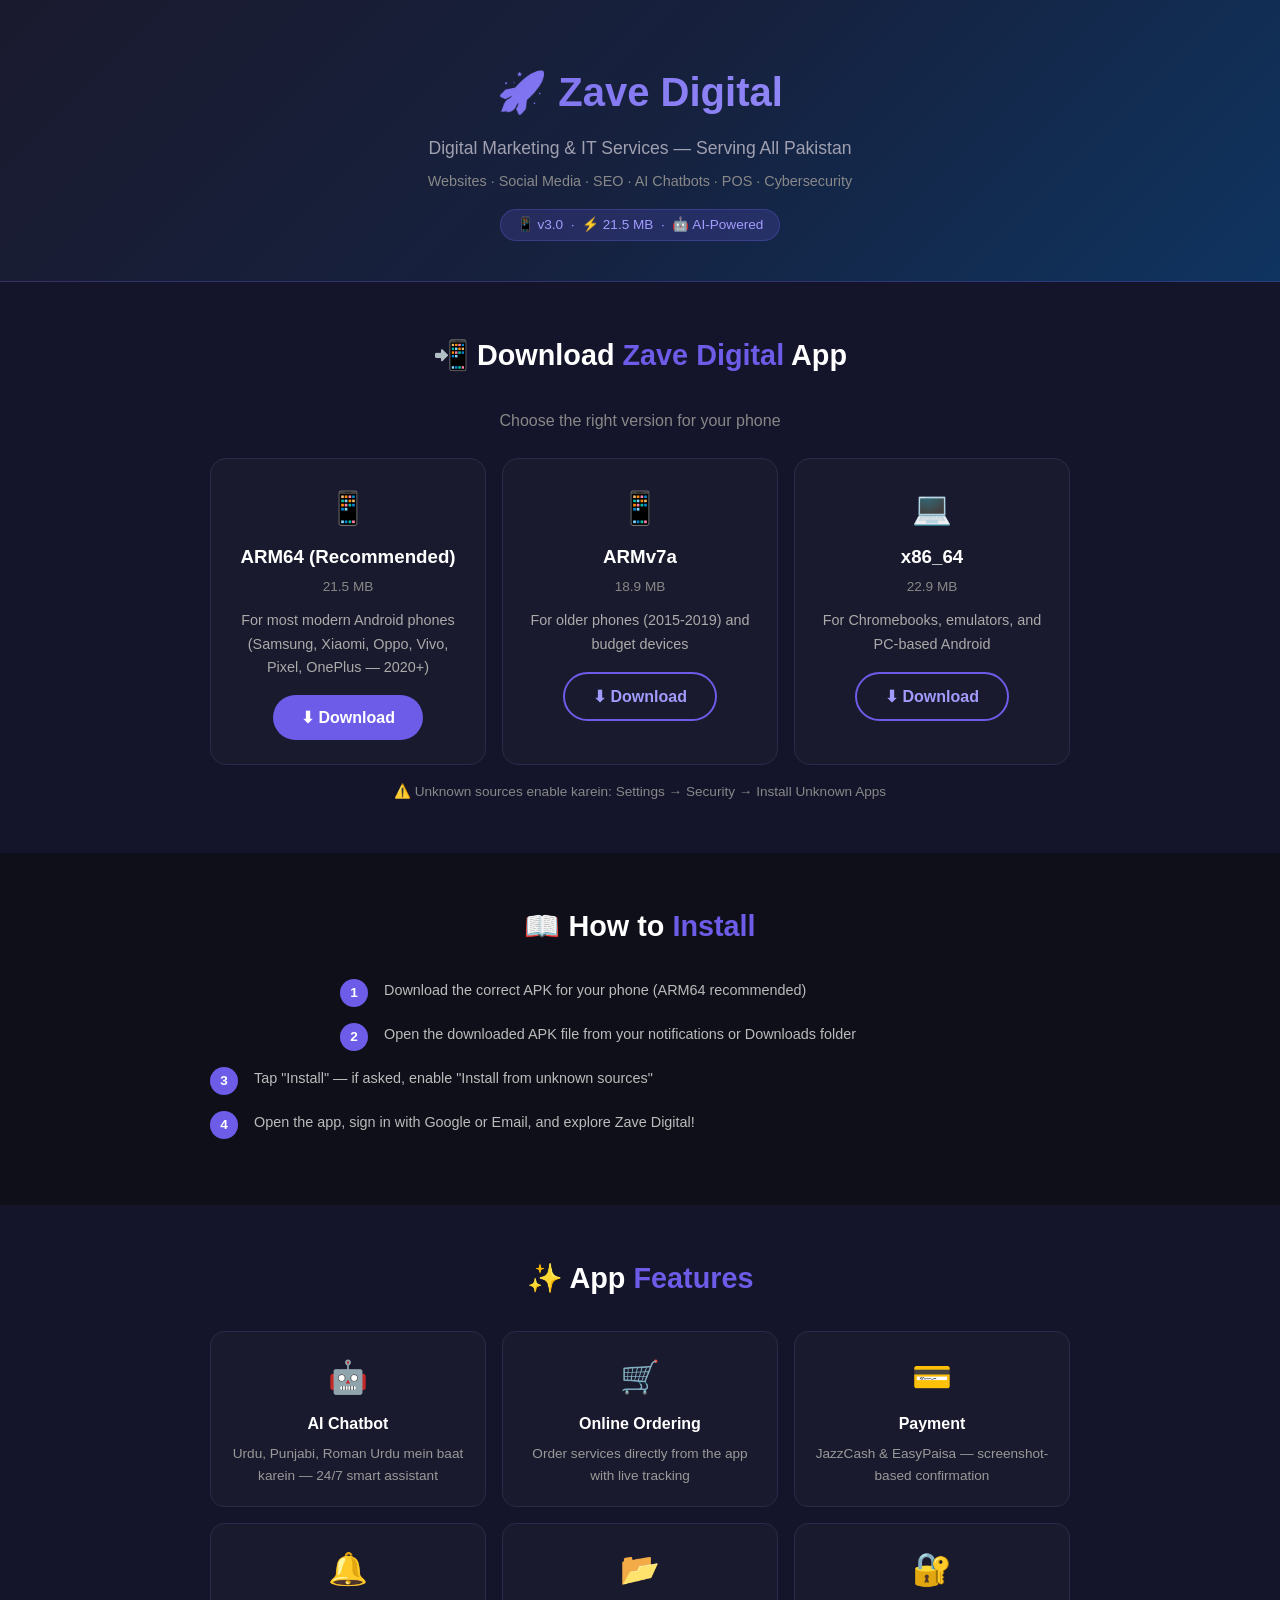
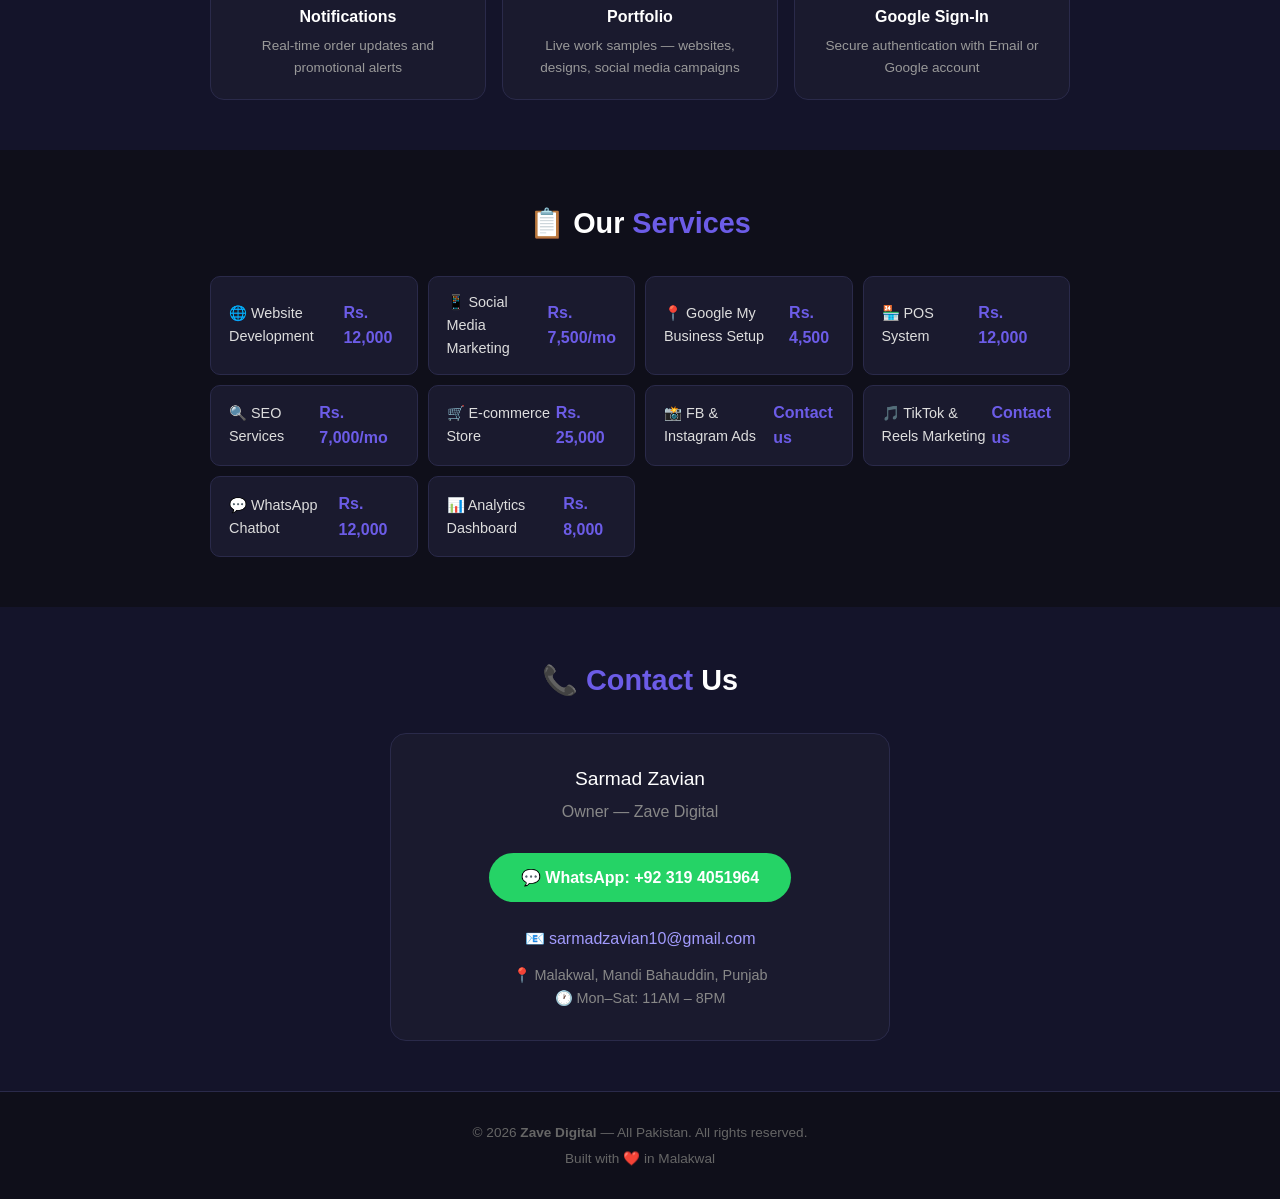
==== app/index.html @ 5fe98d7f "Fix: move landing page to /app/ subdirectory Co-Authored-By: Claude <noreply@anthropic.com>" ====
<!DOCTYPE html>
<html lang="en">
<head>
    <meta charset="UTF-8">
    <meta name="viewport" content="width=device-width, initial-scale=1.0">
    <title>Zave Digital — Your Digital Growth Partner</title>
    <meta name="description" content="Zave Digital — Digital Marketing, Web Development, AI Chatbots & IT Services across Pakistan.">
    <link rel="icon" type="image/svg+xml" href="data:image/svg+xml,<svg xmlns='http://www.w3.org/2000/svg' viewBox='0 0 100 100'><text y='.9em' font-size='90'>🚀</text></svg>">
    <style>
        * { margin: 0; padding: 0; box-sizing: border-box; }
        body {
            font-family: -apple-system, BlinkMacSystemFont, 'Segoe UI', Roboto, Oxygen, sans-serif;
            background: #0f0f1a;
            color: #e0e0e0;
            line-height: 1.6;
        }
        .container { max-width: 900px; margin: 0 auto; padding: 0 20px; }

        /* Hero */
        .hero {
            background: linear-gradient(135deg, #1a1a2e 0%, #16213e 50%, #0f3460 100%);
            padding: 60px 0 40px;
            text-align: center;
            border-bottom: 1px solid rgba(108, 92, 231, 0.3);
        }
        .hero h1 {
            font-size: 2.5em;
            background: linear-gradient(135deg, #6C5CE7, #a29bfe);
            -webkit-background-clip: text;
            -webkit-text-fill-color: transparent;
            background-clip: text;
            margin-bottom: 10px;
        }
        .hero p { font-size: 1.1em; color: #a0a0b0; margin-bottom: 8px; }
        .hero .badge {
            display: inline-block;
            background: rgba(108, 92, 231, 0.2);
            color: #a29bfe;
            padding: 4px 16px;
            border-radius: 20px;
            font-size: 0.85em;
            border: 1px solid rgba(108, 92, 231, 0.3);
            margin-top: 8px;
        }

        /* Sections */
        section { padding: 50px 0; }
        section:nth-child(even) { background: #14142a; }
        h2 {
            text-align: center;
            font-size: 1.8em;
            color: #fff;
            margin-bottom: 30px;
        }
        h2 span { color: #6C5CE7; }

        /* Download Cards */
        .download-grid {
            display: grid;
            grid-template-columns: repeat(auto-fit, minmax(250px, 1fr));
            gap: 16px;
            margin: 0 auto;
        }
        .download-card {
            background: #1a1a2e;
            border: 1px solid #2a2a4a;
            border-radius: 16px;
            padding: 24px;
            text-align: center;
            transition: transform 0.2s, border-color 0.2s;
        }
        .download-card:hover {
            transform: translateY(-4px);
            border-color: #6C5CE7;
        }
        .download-card .icon { font-size: 2em; margin-bottom: 8px; }
        .download-card h3 { color: #fff; margin-bottom: 4px; }
        .download-card .size { color: #888; font-size: 0.85em; margin-bottom: 12px; }
        .download-card .desc { color: #aaa; font-size: 0.9em; margin-bottom: 16px; }
        .btn {
            display: inline-block;
            background: #6C5CE7;
            color: white;
            padding: 10px 28px;
            border-radius: 30px;
            text-decoration: none;
            font-weight: 600;
            transition: background 0.2s, transform 0.2s;
        }
        .btn:hover { background: #5a4bd1; transform: scale(1.05); }
        .btn-secondary {
            background: transparent;
            border: 2px solid #6C5CE7;
            color: #a29bfe;
        }
        .btn-secondary:hover { background: rgba(108, 92, 231, 0.1); }

        /* Features */
        .features-grid {
            display: grid;
            grid-template-columns: repeat(auto-fit, minmax(220px, 1fr));
            gap: 16px;
        }
        .feature-card {
            background: #1a1a2e;
            border: 1px solid #2a2a4a;
            border-radius: 14px;
            padding: 20px;
            text-align: center;
        }
        .feature-card .emoji { font-size: 2em; margin-bottom: 8px; }
        .feature-card h3 { color: #fff; font-size: 1em; margin-bottom: 6px; }
        .feature-card p { color: #999; font-size: 0.85em; }

        /* Services */
        .service-list {
            display: grid;
            grid-template-columns: repeat(auto-fit, minmax(200px, 1fr));
            gap: 10px;
        }
        .service-item {
            background: #1a1a2e;
            border: 1px solid #2a2a4a;
            border-radius: 10px;
            padding: 14px 18px;
            display: flex;
            justify-content: space-between;
            align-items: center;
        }
        .service-item .name { color: #ddd; font-size: 0.9em; }
        .service-item .price { color: #6C5CE7; font-weight: 700; }

        /* Contact */
        .contact-info {
            text-align: center;
            background: #1a1a2e;
            border: 1px solid #2a2a4a;
            border-radius: 16px;
            padding: 30px;
            max-width: 500px;
            margin: 0 auto;
        }
        .contact-info a {
            color: #a29bfe;
            text-decoration: none;
        }
        .contact-info a:hover { text-decoration: underline; }
        .contact-info .whatsapp-btn {
            display: inline-block;
            background: #25D366;
            color: white;
            padding: 12px 32px;
            border-radius: 30px;
            text-decoration: none;
            font-weight: 600;
            margin: 12px 0;
        }
        .contact-info .whatsapp-btn:hover { background: #20bd59; }

        /* How to install */
        .install-steps {
            max-width: 600px;
            margin: 0 auto;
        }
        .install-step {
            display: flex;
            gap: 16px;
            margin-bottom: 16px;
            align-items: flex-start;
        }
        .install-step .num {
            background: #6C5CE7;
            color: white;
            width: 28px;
            height: 28px;
            border-radius: 50%;
            display: flex;
            align-items: center;
            justify-content: center;
            font-weight: 700;
            font-size: 0.85em;
            flex-shrink: 0;
        }
        .install-step p { color: #bbb; font-size: 0.9em; }

        /* Footer */
        footer {
            text-align: center;
            padding: 30px 0;
            border-top: 1px solid #2a2a4a;
            color: #666;
            font-size: 0.85em;
        }

        /* Responsive */
        @media (max-width: 600px) {
            .hero h1 { font-size: 1.8em; }
            h2 { font-size: 1.4em; }
            .download-grid { grid-template-columns: 1fr; }
        }
    </style>
</head>
<body>

<!-- Hero -->
<div class="hero">
    <div class="container">
        <h1>🚀 Zave Digital</h1>
        <p>Digital Marketing & IT Services — Serving All Pakistan</p>
        <p style="color: #888; font-size: 0.9em;">Websites · Social Media · SEO · AI Chatbots · POS · Cybersecurity</p>
        <div class="badge">
            <span>📱</span> v3.0 &nbsp;·&nbsp; <span>⚡</span> 21.5 MB &nbsp;·&nbsp; <span>🤖</span> AI-Powered
        </div>
    </div>
</div>

<!-- Download -->
<section>
    <div class="container">
        <h2>📲 Download <span>Zave Digital</span> App</h2>
        <p style="text-align: center; color: #888; margin-bottom: 24px;">
            Choose the right version for your phone
        </p>
        <div class="download-grid">
            <div class="download-card">
                <div class="icon">📱</div>
                <h3>ARM64 (Recommended)</h3>
                <div class="size">21.5 MB</div>
                <div class="desc">For most modern Android phones (Samsung, Xiaomi, Oppo, Vivo, Pixel, OnePlus — 2020+)</div>
                <a href="downloads/ZaveDigital-v3.0-arm64.apk" class="btn" download>⬇ Download</a>
            </div>
            <div class="download-card">
                <div class="icon">📱</div>
                <h3>ARMv7a</h3>
                <div class="size">18.9 MB</div>
                <div class="desc">For older phones (2015-2019) and budget devices</div>
                <a href="downloads/ZaveDigital-v3.0-armeabi.apk" class="btn btn-secondary" download>⬇ Download</a>
            </div>
            <div class="download-card">
                <div class="icon">💻</div>
                <h3>x86_64</h3>
                <div class="size">22.9 MB</div>
                <div class="desc">For Chromebooks, emulators, and PC-based Android</div>
                <a href="downloads/ZaveDigital-v3.0-x86_64.apk" class="btn btn-secondary" download>⬇ Download</a>
            </div>
        </div>
        <p style="text-align: center; margin-top: 16px; color: #888; font-size: 0.85em;">
            ⚠️ Unknown sources enable karein: Settings → Security → Install Unknown Apps
        </p>
    </div>
</section>

<!-- How to Install -->
<section>
    <div class="container">
        <h2>📖 How to <span>Install</span></h2>
        <div class="install-steps">
            <div class="install-step">
                <div class="num">1</div>
                <p>Download the correct APK for your phone (ARM64 recommended)</p>
            </div>
            <div class="install-step">
                <div class="num">2</div>
                <p>Open the downloaded APK file from your notifications or Downloads folder</div>
            </div>
            <div class="install-step">
                <div class="num">3</div>
                <p>Tap "Install" — if asked, enable "Install from unknown sources"</p>
            </div>
            <div class="install-step">
                <div class="num">4</div>
                <p>Open the app, sign in with Google or Email, and explore Zave Digital!</p>
            </div>
        </div>
    </div>
</section>

<!-- Features -->
<section>
    <div class="container">
        <h2>✨ App <span>Features</span></h2>
        <div class="features-grid">
            <div class="feature-card">
                <div class="emoji">🤖</div>
                <h3>AI Chatbot</h3>
                <p>Urdu, Punjabi, Roman Urdu mein baat karein — 24/7 smart assistant</p>
            </div>
            <div class="feature-card">
                <div class="emoji">🛒</div>
                <h3>Online Ordering</h3>
                <p>Order services directly from the app with live tracking</p>
            </div>
            <div class="feature-card">
                <div class="emoji">💳</div>
                <h3>Payment</h3>
                <p>JazzCash & EasyPaisa — screenshot-based confirmation</p>
            </div>
            <div class="feature-card">
                <div class="emoji">🔔</div>
                <h3>Notifications</h3>
                <p>Real-time order updates and promotional alerts</p>
            </div>
            <div class="feature-card">
                <div class="emoji">📂</div>
                <h3>Portfolio</h3>
                <p>Live work samples — websites, designs, social media campaigns</p>
            </div>
            <div class="feature-card">
                <div class="emoji">🔐</div>
                <h3>Google Sign-In</h3>
                <p>Secure authentication with Email or Google account</p>
            </div>
        </div>
    </div>
</section>

<!-- Services -->
<section>
    <div class="container">
        <h2>📋 Our <span>Services</span></h2>
        <div class="service-list">
            <div class="service-item"><span class="name">🌐 Website Development</span><span class="price">Rs. 12,000</span></div>
            <div class="service-item"><span class="name">📱 Social Media Marketing</span><span class="price">Rs. 7,500/mo</span></div>
            <div class="service-item"><span class="name">📍 Google My Business Setup</span><span class="price">Rs. 4,500</span></div>
            <div class="service-item"><span class="name">🏪 POS System</span><span class="price">Rs. 12,000</span></div>
            <div class="service-item"><span class="name">🔍 SEO Services</span><span class="price">Rs. 7,000/mo</span></div>
            <div class="service-item"><span class="name">🛒 E-commerce Store</span><span class="price">Rs. 25,000</span></div>
            <div class="service-item"><span class="name">📸 FB & Instagram Ads</span><span class="price">Contact us</span></div>
            <div class="service-item"><span class="name">🎵 TikTok & Reels Marketing</span><span class="price">Contact us</span></div>
            <div class="service-item"><span class="name">💬 WhatsApp Chatbot</span><span class="price">Rs. 12,000</span></div>
            <div class="service-item"><span class="name">📊 Analytics Dashboard</span><span class="price">Rs. 8,000</span></div>
        </div>
    </div>
</section>

<!-- Contact -->
<section>
    <div class="container">
        <h2>📞 <span>Contact</span> Us</h2>
        <div class="contact-info">
            <p style="font-size: 1.2em; color: #fff; margin-bottom: 4px;">Sarmad Zavian</p>
            <p style="color: #888; margin-bottom: 16px;">Owner — Zave Digital</p>
            <a href="https://wa.me/923194051964" class="whatsapp-btn" target="_blank">
                💬 WhatsApp: +92 319 4051964
            </a>
            <p style="margin: 12px 0;">
                📧 <a href="mailto:sarmadzavian10@gmail.com">sarmadzavian10@gmail.com</a>
            </p>
            <p style="color: #888; font-size: 0.9em;">
                📍 Malakwal, Mandi Bahauddin, Punjab<br>
                🕐 Mon–Sat: 11AM – 8PM
            </p>
        </div>
    </div>
</section>

<footer>
    <div class="container">
        <p>© 2026 <strong>Zave Digital</strong> — All Pakistan. All rights reserved.</p>
        <p style="margin-top: 4px;">Built with ❤️ in Malakwal</p>
    </div>
</footer>

</body>
</html>
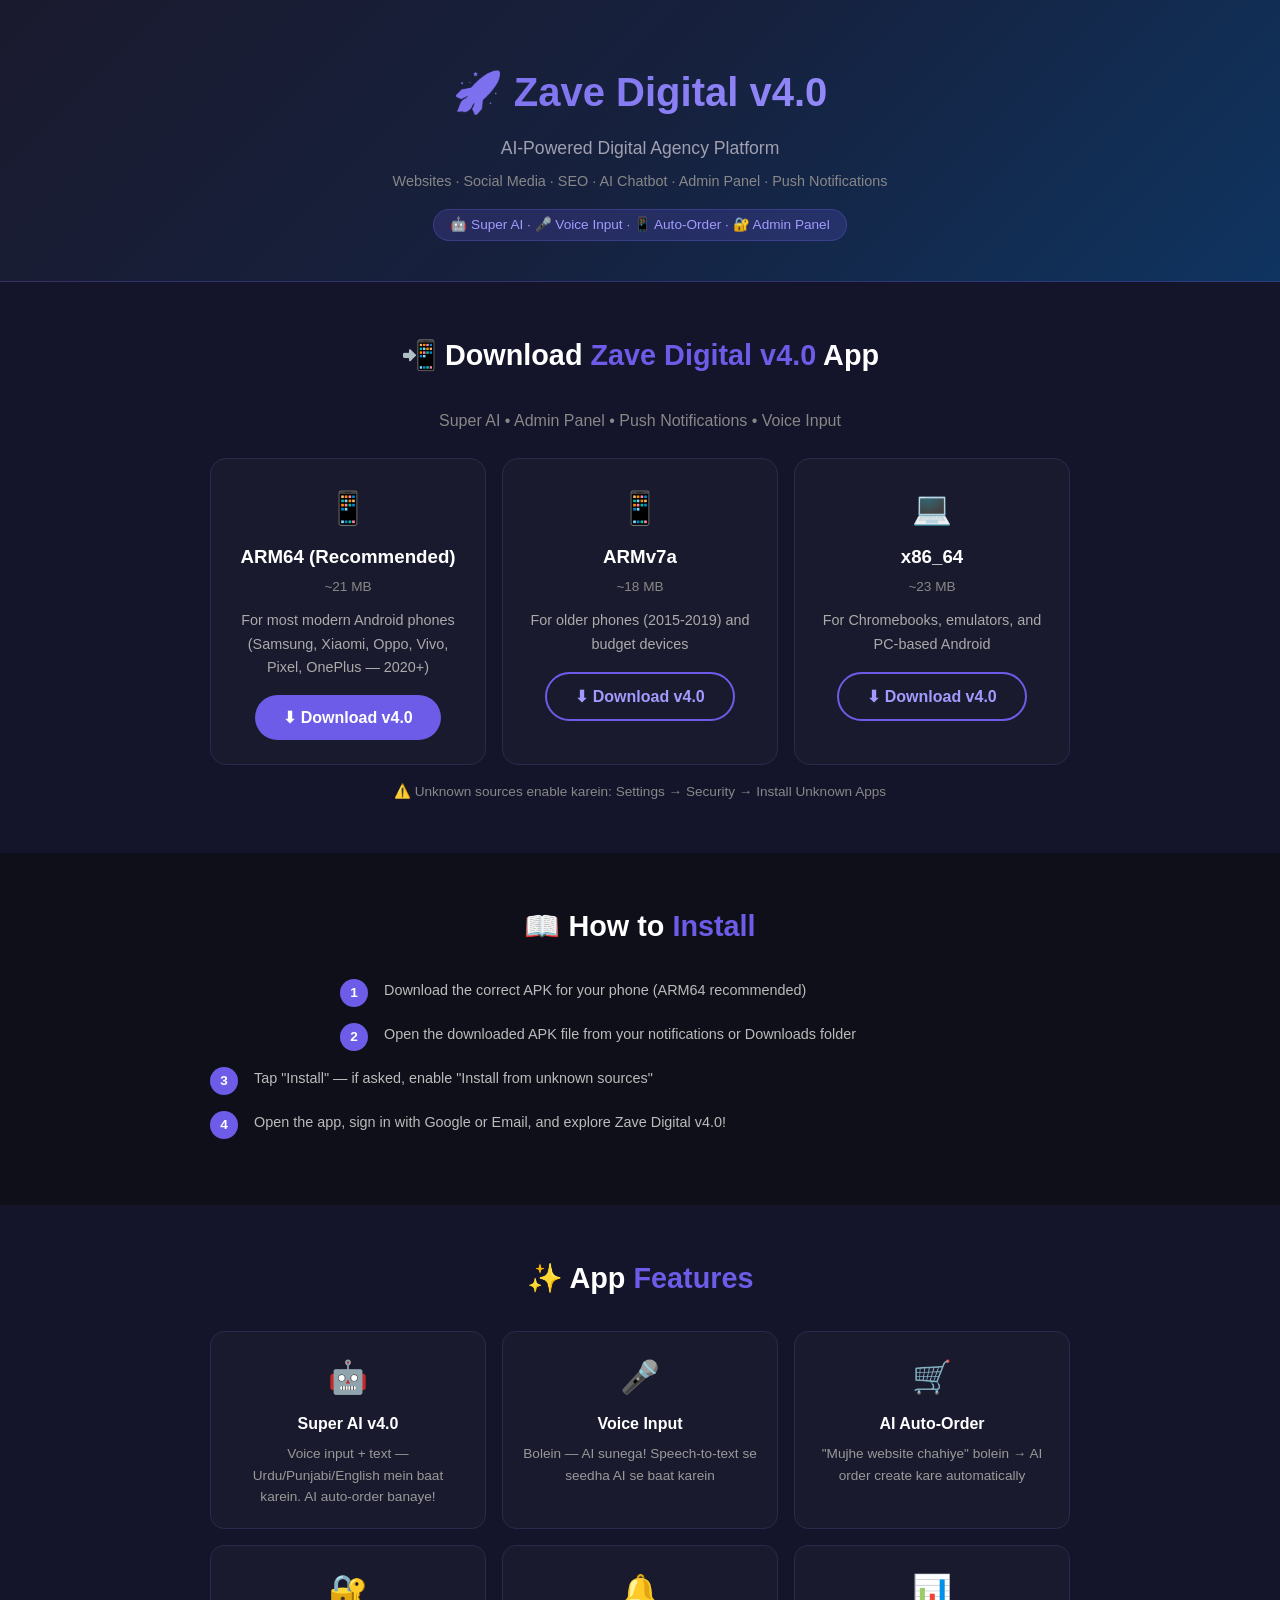
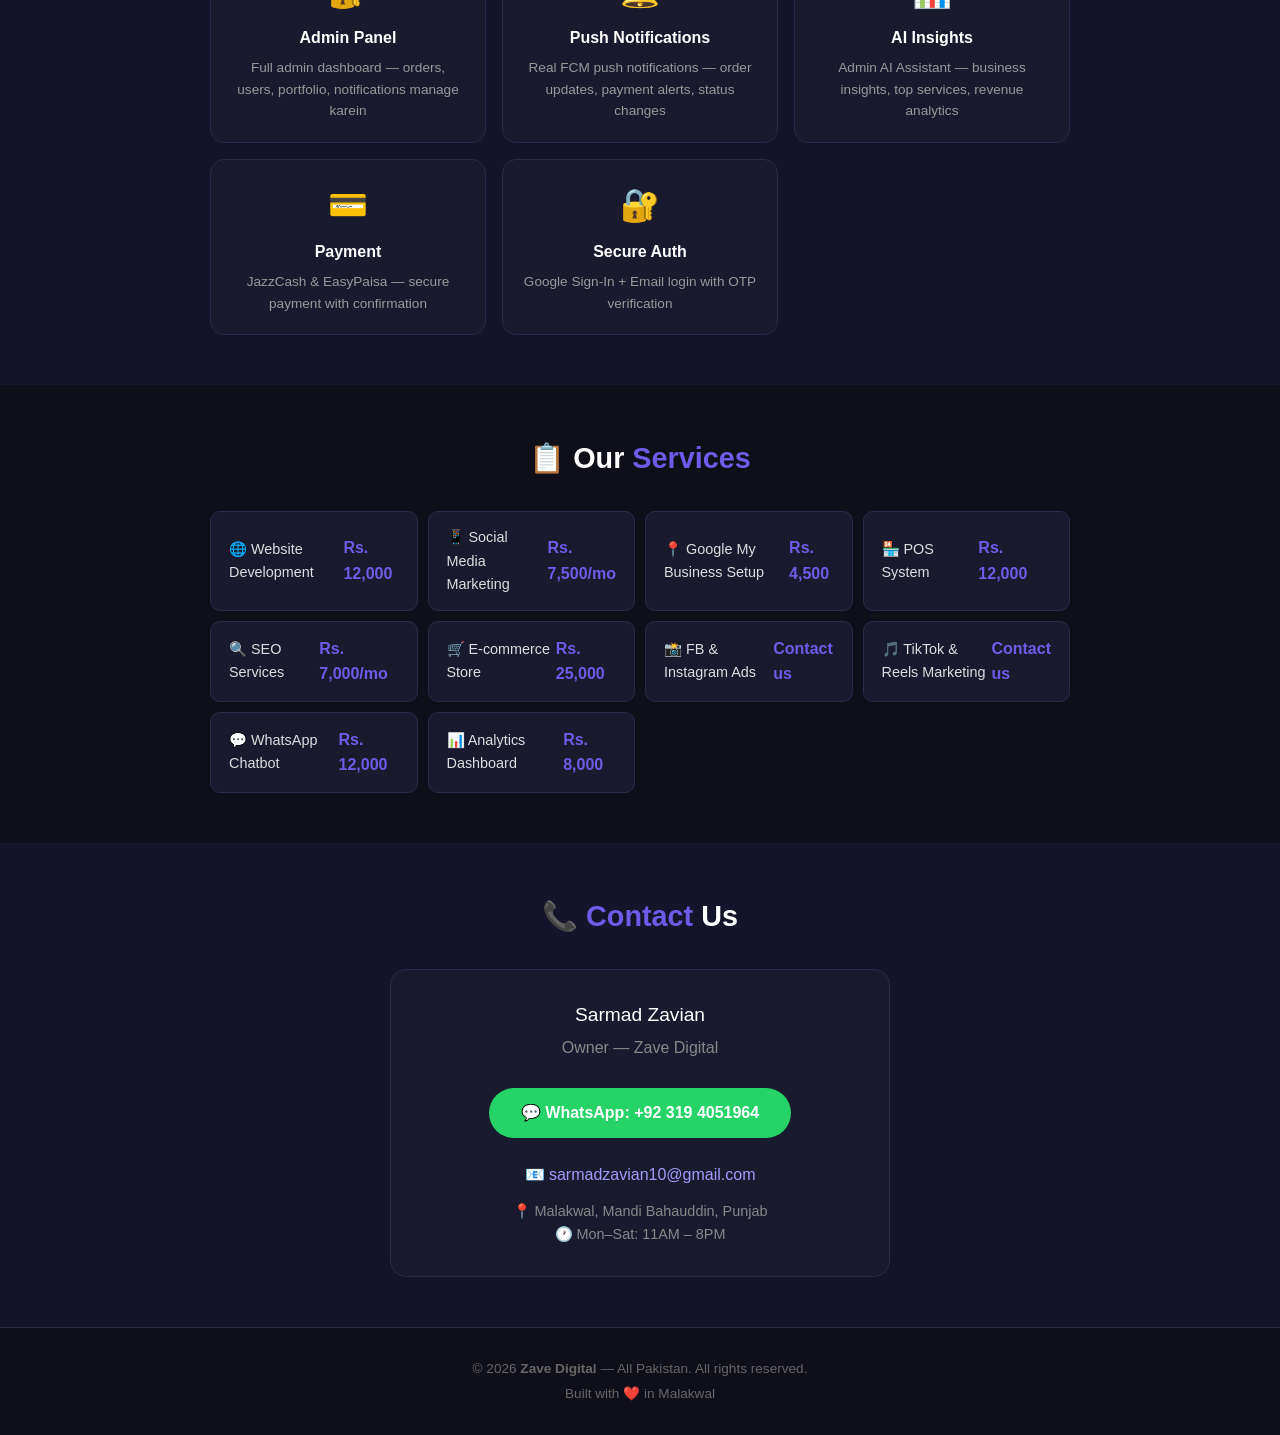
==== commit e6da672c: "v4.0 update: Super AI, Voice Input, Admin Panel, Push Notifications - Updated landing page to v4.0 -" ====
--- a/app/index.html
+++ b/app/index.html
@@ -3,8 +3,8 @@
 <head>
     <meta charset="UTF-8">
     <meta name="viewport" content="width=device-width, initial-scale=1.0">
-    <title>Zave Digital — Your Digital Growth Partner</title>
-    <meta name="description" content="Zave Digital — Digital Marketing, Web Development, AI Chatbots & IT Services across Pakistan.">
+    <title>Zave Digital v4.0 — AI-Powered Digital Agency Platform</title>
+    <meta name="description" content="Zave Digital v4.0 — AI Chatbot, Admin Panel, Push Notifications, Digital Services across Pakistan.">
     <link rel="icon" type="image/svg+xml" href="data:image/svg+xml,<svg xmlns='http://www.w3.org/2000/svg' viewBox='0 0 100 100'><text y='.9em' font-size='90'>🚀</text></svg>">
     <style>
         * { margin: 0; padding: 0; box-sizing: border-box; }
@@ -205,11 +205,11 @@
 <!-- Hero -->
 <div class="hero">
     <div class="container">
-        <h1>🚀 Zave Digital</h1>
-        <p>Digital Marketing & IT Services — Serving All Pakistan</p>
-        <p style="color: #888; font-size: 0.9em;">Websites · Social Media · SEO · AI Chatbots · POS · Cybersecurity</p>
+        <h1>🚀 Zave Digital v4.0</h1>
+        <p>AI-Powered Digital Agency Platform</p>
+        <p style="color: #888; font-size: 0.9em;">Websites · Social Media · SEO · AI Chatbot · Admin Panel · Push Notifications</p>
         <div class="badge">
-            <span>📱</span> v3.0 &nbsp;·&nbsp; <span>⚡</span> 21.5 MB &nbsp;·&nbsp; <span>🤖</span> AI-Powered
+            <span>🤖</span> Super AI · <span>🎤</span> Voice Input · <span>📱</span> Auto-Order · <span>🔐</span> Admin Panel
         </div>
     </div>
 </div>
@@ -217,31 +217,31 @@
 <!-- Download -->
 <section>
     <div class="container">
-        <h2>📲 Download <span>Zave Digital</span> App</h2>
+        <h2>📲 Download <span>Zave Digital v4.0</span> App</h2>
         <p style="text-align: center; color: #888; margin-bottom: 24px;">
-            Choose the right version for your phone
+            Super AI &bull; Admin Panel &bull; Push Notifications &bull; Voice Input
         </p>
         <div class="download-grid">
             <div class="download-card">
                 <div class="icon">📱</div>
                 <h3>ARM64 (Recommended)</h3>
-                <div class="size">21.5 MB</div>
+                <div class="size">~21 MB</div>
                 <div class="desc">For most modern Android phones (Samsung, Xiaomi, Oppo, Vivo, Pixel, OnePlus — 2020+)</div>
-                <a href="downloads/ZaveDigital-v3.0-arm64.apk" class="btn" download>⬇ Download</a>
+                <a href="downloads/ZaveDigital-v4.0-arm64.apk" class="btn" download>⬇ Download v4.0</a>
             </div>
             <div class="download-card">
                 <div class="icon">📱</div>
                 <h3>ARMv7a</h3>
-                <div class="size">18.9 MB</div>
+                <div class="size">~18 MB</div>
                 <div class="desc">For older phones (2015-2019) and budget devices</div>
-                <a href="downloads/ZaveDigital-v3.0-armeabi.apk" class="btn btn-secondary" download>⬇ Download</a>
+                <a href="downloads/ZaveDigital-v4.0-armeabi.apk" class="btn btn-secondary" download>⬇ Download v4.0</a>
             </div>
             <div class="download-card">
                 <div class="icon">💻</div>
                 <h3>x86_64</h3>
-                <div class="size">22.9 MB</div>
+                <div class="size">~23 MB</div>
                 <div class="desc">For Chromebooks, emulators, and PC-based Android</div>
-                <a href="downloads/ZaveDigital-v3.0-x86_64.apk" class="btn btn-secondary" download>⬇ Download</a>
+                <a href="downloads/ZaveDigital-v4.0-x86_64.apk" class="btn btn-secondary" download>⬇ Download v4.0</a>
             </div>
         </div>
         <p style="text-align: center; margin-top: 16px; color: #888; font-size: 0.85em;">
@@ -269,7 +269,7 @@
             </div>
             <div class="install-step">
                 <div class="num">4</div>
-                <p>Open the app, sign in with Google or Email, and explore Zave Digital!</p>
+                <p>Open the app, sign in with Google or Email, and explore Zave Digital v4.0!</p>
             </div>
         </div>
     </div>
@@ -282,33 +282,43 @@
         <div class="features-grid">
             <div class="feature-card">
                 <div class="emoji">🤖</div>
-                <h3>AI Chatbot</h3>
-                <p>Urdu, Punjabi, Roman Urdu mein baat karein — 24/7 smart assistant</p>
+                <h3>Super AI v4.0</h3>
+                <p>Voice input + text — Urdu/Punjabi/English mein baat karein. AI auto-order banaye!</p>
+            </div>
+            <div class="feature-card">
+                <div class="emoji">🎤</div>
+                <h3>Voice Input</h3>
+                <p>Bolein — AI sunega! Speech-to-text se seedha AI se baat karein</p>
             </div>
             <div class="feature-card">
                 <div class="emoji">🛒</div>
-                <h3>Online Ordering</h3>
-                <p>Order services directly from the app with live tracking</p>
+                <h3>AI Auto-Order</h3>
+                <p>"Mujhe website chahiye" bolein → AI order create kare automatically</p>
+            </div>
+            <div class="feature-card">
+                <div class="emoji">🔐</div>
+                <h3>Admin Panel</h3>
+                <p>Full admin dashboard — orders, users, portfolio, notifications manage karein</p>
+            </div>
+            <div class="feature-card">
+                <div class="emoji">🔔</div>
+                <h3>Push Notifications</h3>
+                <p>Real FCM push notifications — order updates, payment alerts, status changes</p>
+            </div>
+            <div class="feature-card">
+                <div class="emoji">📊</div>
+                <h3>AI Insights</h3>
+                <p>Admin AI Assistant — business insights, top services, revenue analytics</p>
             </div>
             <div class="feature-card">
                 <div class="emoji">💳</div>
                 <h3>Payment</h3>
-                <p>JazzCash & EasyPaisa — screenshot-based confirmation</p>
-            </div>
-            <div class="feature-card">
-                <div class="emoji">🔔</div>
-                <h3>Notifications</h3>
-                <p>Real-time order updates and promotional alerts</p>
-            </div>
-            <div class="feature-card">
-                <div class="emoji">📂</div>
-                <h3>Portfolio</h3>
-                <p>Live work samples — websites, designs, social media campaigns</p>
+                <p>JazzCash & EasyPaisa — secure payment with confirmation</p>
             </div>
             <div class="feature-card">
                 <div class="emoji">🔐</div>
-                <h3>Google Sign-In</h3>
-                <p>Secure authentication with Email or Google account</p>
+                <h3>Secure Auth</h3>
+                <p>Google Sign-In + Email login with OTP verification</p>
             </div>
         </div>
     </div>
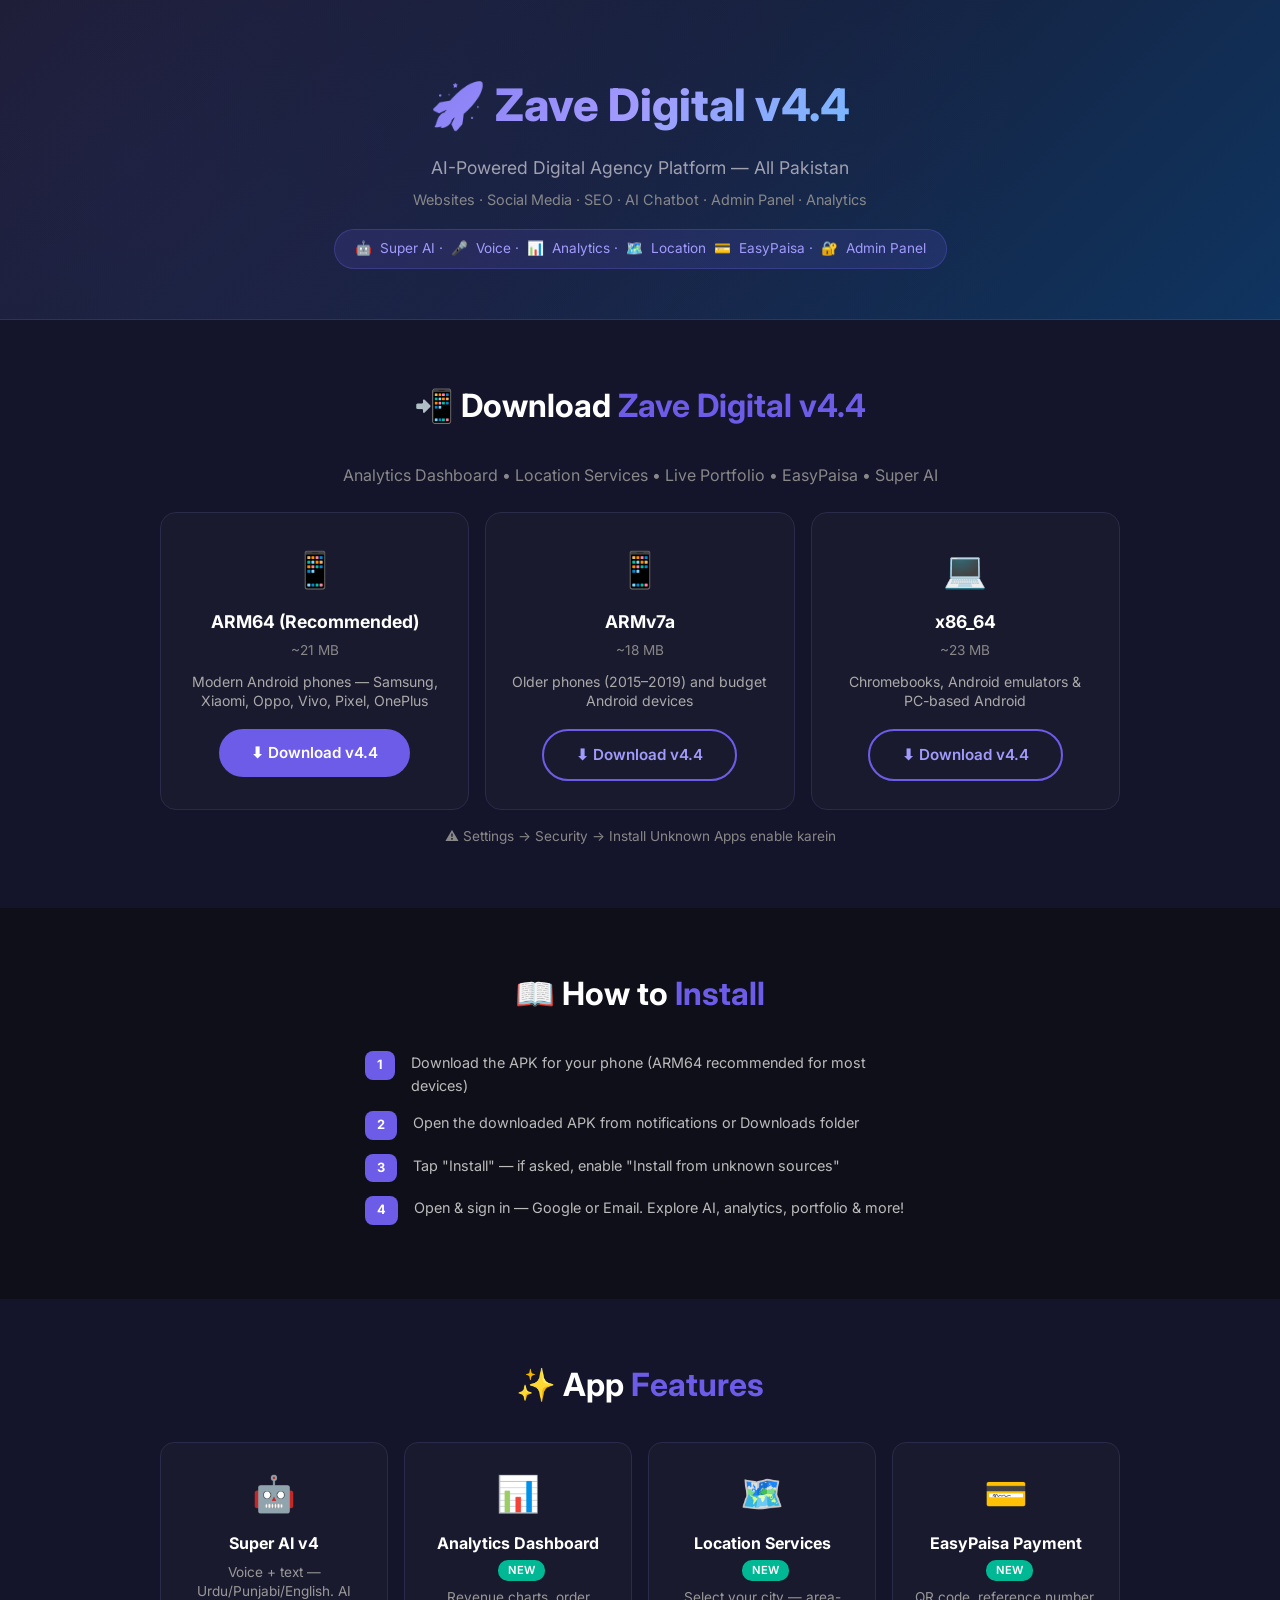
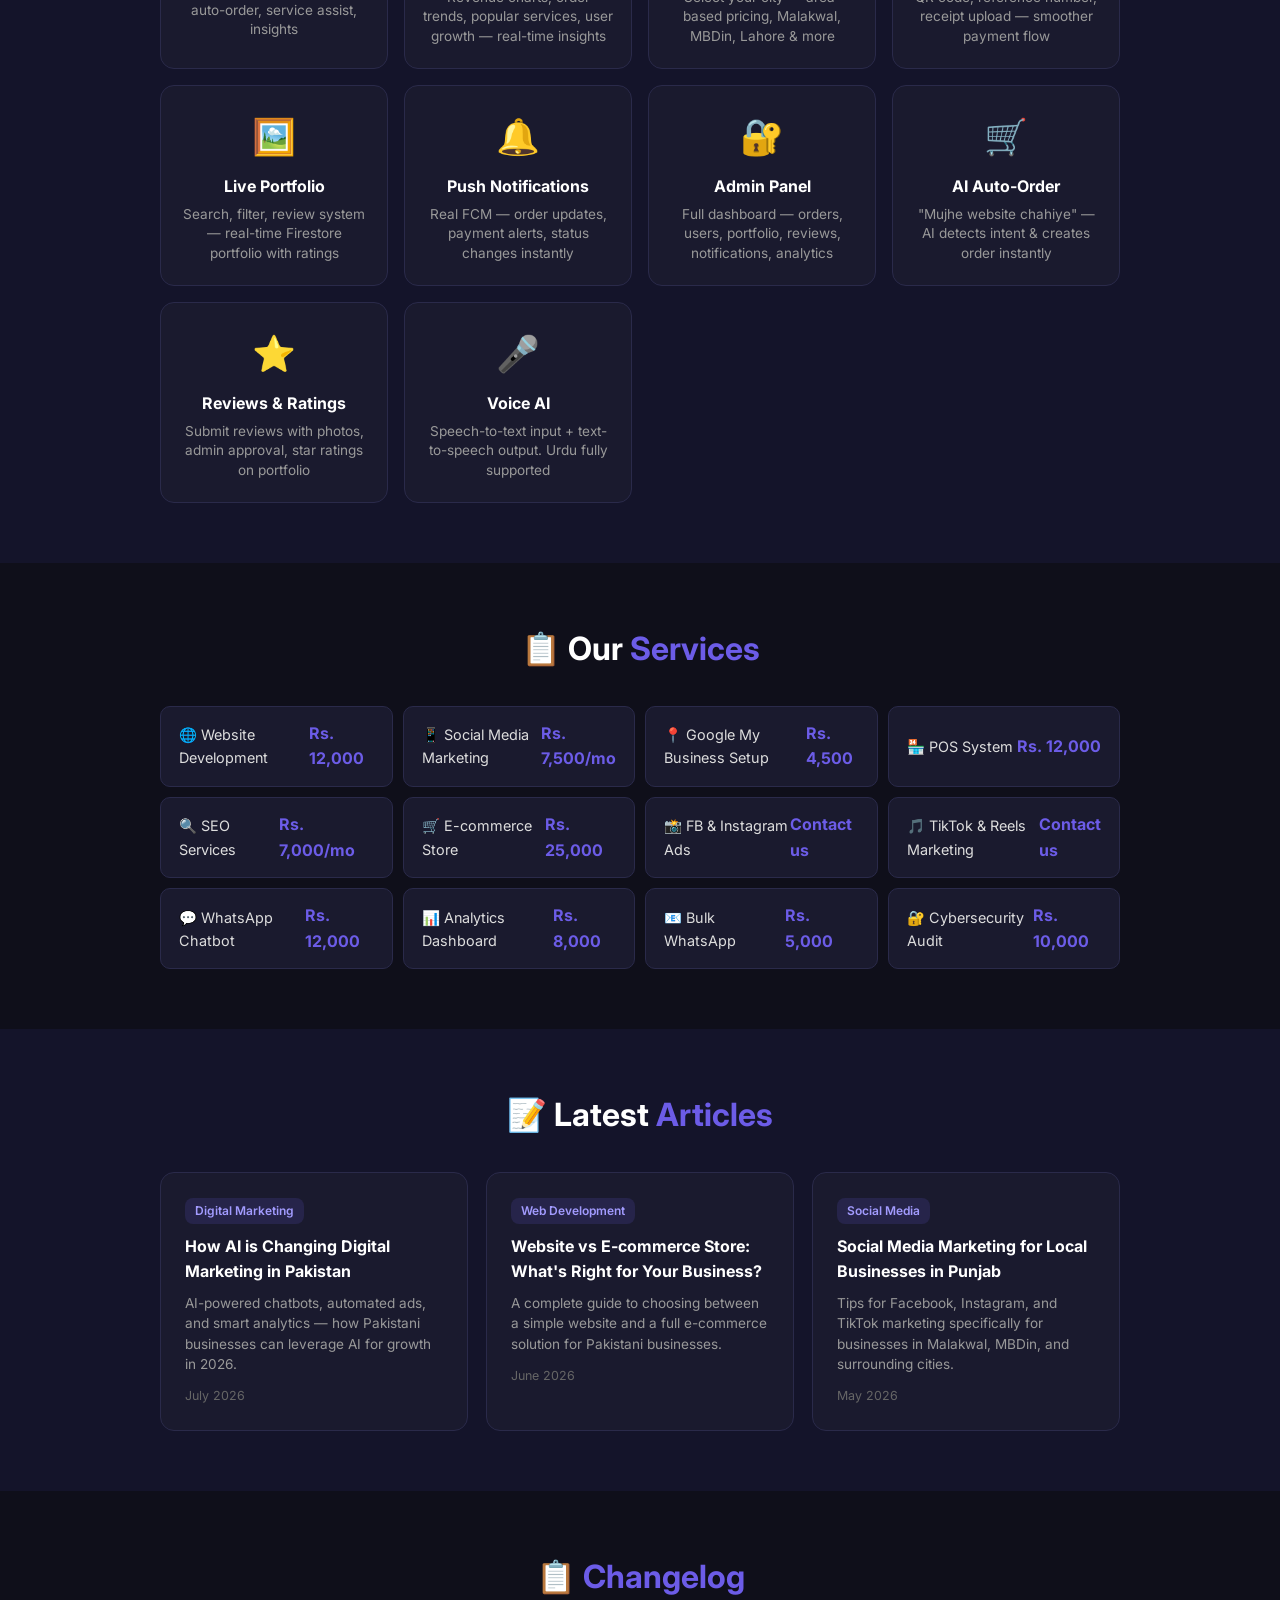
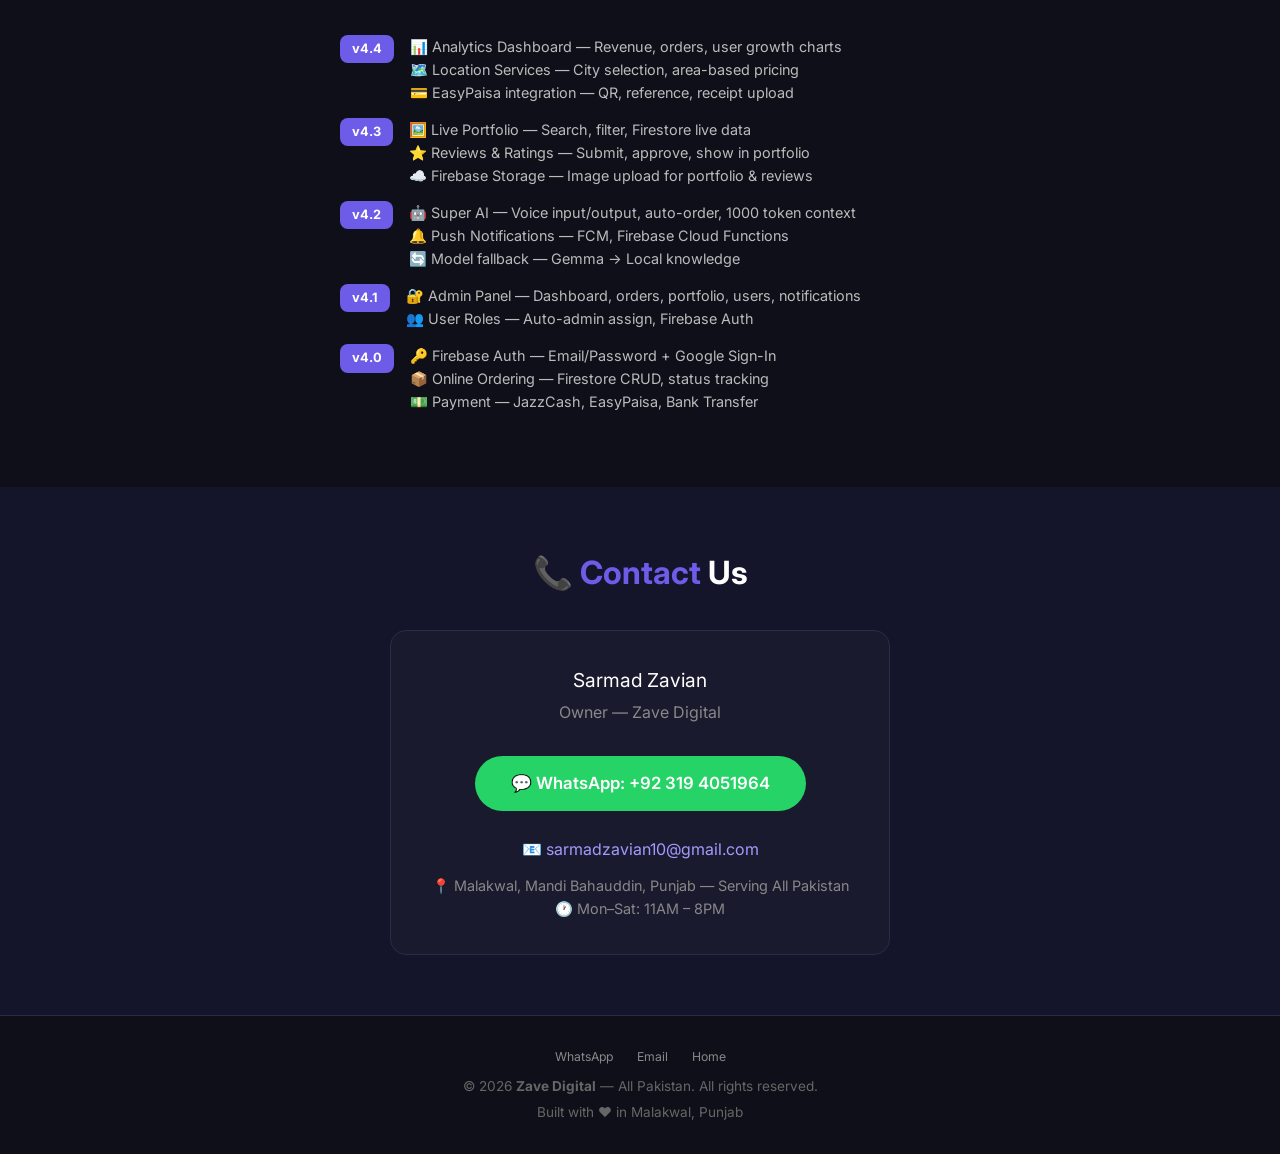
==== commit 08fcf8cf: "v4.4 landing page: PWA, SEO, blog, analytics & location features - PWA support with manifest.json + " ====
--- a/app/index.html
+++ b/app/index.html
@@ -3,61 +3,143 @@
 <head>
     <meta charset="UTF-8">
     <meta name="viewport" content="width=device-width, initial-scale=1.0">
-    <title>Zave Digital v4.0 — AI-Powered Digital Agency Platform</title>
-    <meta name="description" content="Zave Digital v4.0 — AI Chatbot, Admin Panel, Push Notifications, Digital Services across Pakistan.">
+
+    <!-- SEO Primary -->
+    <title>Zave Digital v4.4 — AI-Powered Digital Agency | Pakistan's Leading App</title>
+    <meta name="description" content="Zave Digital v4.4 — Super AI Chatbot, Analytics Dashboard, Live Portfolio, EasyPaisa Payment, Admin Panel. Digital marketing, websites, SEO, AI services across Pakistan.">
+    <meta name="keywords" content="zave digital, digital agency pakistan, AI chatbot, website development, social media marketing, SEO, malakwal, mandi bahauddin">
+    <meta name="author" content="Sarmad Zavian">
+    <meta name="robots" content="index, follow">
+    <link rel="canonical" href="https://darkred1552-cloud.github.io/zavedigital/app/">
+
+    <!-- Open Graph -->
+    <meta property="og:title" content="Zave Digital v4.4 — AI-Powered Digital Agency Platform">
+    <meta property="og:description" content="Super AI Chatbot, Analytics Dashboard, Live Portfolio, EasyPaisa Payment, Push Notifications & more.">
+    <meta property="og:image" content="https://darkred1552-cloud.github.io/zavedigital/assets/og-image.png">
+    <meta property="og:url" content="https://darkred1552-cloud.github.io/zavedigital/app/">
+    <meta property="og:type" content="website">
+    <meta property="og:locale" content="en_PK">
+
+    <!-- Twitter Card -->
+    <meta name="twitter:card" content="summary_large_image">
+    <meta name="twitter:title" content="Zave Digital v4.4 — AI Digital Agency">
+    <meta name="twitter:description" content="Super AI, Analytics, Live Portfolio — Pakistan ki digital agency app">
+
+    <!-- PWA -->
+    <link rel="manifest" href="manifest.json">
+    <meta name="theme-color" content="#6C5CE7">
+    <meta name="apple-mobile-web-app-capable" content="yes">
+    <meta name="apple-mobile-web-app-status-bar-style" content="black-translucent">
+    <meta name="apple-mobile-web-app-title" content="Zave Digital">
+    <link rel="apple-touch-icon" href="https://darkred1552-cloud.github.io/zavedigital/assets/icon-192.png">
+
+    <!-- Favicon -->
     <link rel="icon" type="image/svg+xml" href="data:image/svg+xml,<svg xmlns='http://www.w3.org/2000/svg' viewBox='0 0 100 100'><text y='.9em' font-size='90'>🚀</text></svg>">
+
+    <!-- Preload -->
+    <link rel="preconnect" href="https://fonts.googleapis.com">
+    <link rel="preconnect" href="https://fonts.gstatic.com" crossorigin>
+    <link href="https://fonts.googleapis.com/css2?family=Inter:wght@400;500;600;700;800&display=swap" rel="stylesheet">
+
+    <!-- Structured Data -->
+    <script type="application/ld+json">
+    {
+        "@context": "https://schema.org",
+        "@type": "SoftwareApplication",
+        "name": "Zave Digital",
+        "operatingSystem": "Android",
+        "applicationCategory": "BusinessApplication",
+        "description": "AI-Powered Digital Agency Platform — Websites, Social Media, SEO, AI Chatbot",
+        "offers": {
+            "@type": "Offer",
+            "price": "0",
+            "priceCurrency": "PKR"
+        },
+        "author": {
+            "@type": "Person",
+            "name": "Sarmad Zavian",
+            "email": "sarmadzavian10@gmail.com"
+        }
+    }
+    </script>
+
     <style>
         * { margin: 0; padding: 0; box-sizing: border-box; }
+        html { scroll-behavior: smooth; }
         body {
-            font-family: -apple-system, BlinkMacSystemFont, 'Segoe UI', Roboto, Oxygen, sans-serif;
+            font-family: 'Inter', -apple-system, BlinkMacSystemFont, 'Segoe UI', sans-serif;
             background: #0f0f1a;
             color: #e0e0e0;
             line-height: 1.6;
         }
-        .container { max-width: 900px; margin: 0 auto; padding: 0 20px; }
+        .container { max-width: 1000px; margin: 0 auto; padding: 0 20px; }
 
         /* Hero */
         .hero {
             background: linear-gradient(135deg, #1a1a2e 0%, #16213e 50%, #0f3460 100%);
-            padding: 60px 0 40px;
+            padding: 70px 0 50px;
             text-align: center;
             border-bottom: 1px solid rgba(108, 92, 231, 0.3);
+            position: relative;
+            overflow: hidden;
+        }
+        .hero::before {
+            content: '';
+            position: absolute;
+            top: -50%;
+            left: -50%;
+            width: 200%;
+            height: 200%;
+            background: radial-gradient(circle at 30% 50%, rgba(108, 92, 231, 0.08) 0%, transparent 50%);
+            animation: pulse 6s ease-in-out infinite;
+        }
+        @keyframes pulse {
+            0%, 100% { transform: scale(1); opacity: 0.5; }
+            50% { transform: scale(1.1); opacity: 1; }
         }
         .hero h1 {
-            font-size: 2.5em;
-            background: linear-gradient(135deg, #6C5CE7, #a29bfe);
+            font-size: 2.8em;
+            font-weight: 800;
+            background: linear-gradient(135deg, #6C5CE7, #a29bfe, #48DBFB);
             -webkit-background-clip: text;
             -webkit-text-fill-color: transparent;
             background-clip: text;
-            margin-bottom: 10px;
-        }
-        .hero p { font-size: 1.1em; color: #a0a0b0; margin-bottom: 8px; }
+            margin-bottom: 12px;
+            position: relative;
+        }
+        .hero p { font-size: 1.1em; color: #a0a0b0; margin-bottom: 6px; position: relative; }
         .hero .badge {
-            display: inline-block;
-            background: rgba(108, 92, 231, 0.2);
+            display: inline-flex;
+            flex-wrap: wrap;
+            justify-content: center;
+            gap: 8px;
+            background: rgba(108, 92, 231, 0.15);
             color: #a29bfe;
-            padding: 4px 16px;
+            padding: 8px 20px;
             border-radius: 20px;
             font-size: 0.85em;
             border: 1px solid rgba(108, 92, 231, 0.3);
-            margin-top: 8px;
-        }
+            margin-top: 12px;
+            position: relative;
+        }
+        .hero .badge span { color: #fff; }
 
         /* Sections */
-        section { padding: 50px 0; }
+        section { padding: 60px 0; }
         section:nth-child(even) { background: #14142a; }
         h2 {
             text-align: center;
-            font-size: 1.8em;
+            font-size: 2em;
+            font-weight: 700;
             color: #fff;
-            margin-bottom: 30px;
+            margin-bottom: 32px;
         }
         h2 span { color: #6C5CE7; }
 
         /* Download Cards */
         .download-grid {
             display: grid;
-            grid-template-columns: repeat(auto-fit, minmax(250px, 1fr));
+            grid-template-columns: repeat(auto-fit, minmax(260px, 1fr));
             gap: 16px;
             margin: 0 auto;
         }
@@ -65,26 +147,27 @@
             background: #1a1a2e;
             border: 1px solid #2a2a4a;
             border-radius: 16px;
-            padding: 24px;
+            padding: 28px 24px;
             text-align: center;
-            transition: transform 0.2s, border-color 0.2s;
+            transition: transform 0.2s, border-color 0.3s;
         }
         .download-card:hover {
-            transform: translateY(-4px);
+            transform: translateY(-6px);
             border-color: #6C5CE7;
         }
-        .download-card .icon { font-size: 2em; margin-bottom: 8px; }
-        .download-card h3 { color: #fff; margin-bottom: 4px; }
-        .download-card .size { color: #888; font-size: 0.85em; margin-bottom: 12px; }
-        .download-card .desc { color: #aaa; font-size: 0.9em; margin-bottom: 16px; }
+        .download-card .icon { font-size: 2.2em; margin-bottom: 10px; }
+        .download-card h3 { color: #fff; margin-bottom: 4px; font-size: 1.1em; }
+        .download-card .size { color: #888; font-size: 0.85em; margin-bottom: 10px; }
+        .download-card .desc { color: #aaa; font-size: 0.88em; margin-bottom: 18px; line-height: 1.4; }
         .btn {
             display: inline-block;
             background: #6C5CE7;
             color: white;
-            padding: 10px 28px;
+            padding: 12px 32px;
             border-radius: 30px;
             text-decoration: none;
             font-weight: 600;
+            font-size: 0.95em;
             transition: background 0.2s, transform 0.2s;
         }
         .btn:hover { background: #5a4bd1; transform: scale(1.05); }
@@ -93,9 +176,9 @@
             border: 2px solid #6C5CE7;
             color: #a29bfe;
         }
-        .btn-secondary:hover { background: rgba(108, 92, 231, 0.1); }
-
-        /* Features */
+        .btn-secondary:hover { background: rgba(108, 92, 231, 0.12); }
+
+        /* Features Grid */
         .features-grid {
             display: grid;
             grid-template-columns: repeat(auto-fit, minmax(220px, 1fr));
@@ -105,17 +188,32 @@
             background: #1a1a2e;
             border: 1px solid #2a2a4a;
             border-radius: 14px;
-            padding: 20px;
+            padding: 22px 18px;
             text-align: center;
-        }
-        .feature-card .emoji { font-size: 2em; margin-bottom: 8px; }
+            transition: border-color 0.2s;
+        }
+        .feature-card:hover { border-color: #6C5CE7; }
+        .feature-card .emoji { font-size: 2.2em; margin-bottom: 10px; }
         .feature-card h3 { color: #fff; font-size: 1em; margin-bottom: 6px; }
-        .feature-card p { color: #999; font-size: 0.85em; }
+        .feature-card p { color: #999; font-size: 0.85em; line-height: 1.4; }
+
+        /* What's New Badge */
+        .new-badge {
+            display: inline-block;
+            background: #00B894;
+            color: white;
+            font-size: 0.7em;
+            padding: 2px 10px;
+            border-radius: 10px;
+            font-weight: 600;
+            margin-left: 6px;
+            vertical-align: middle;
+        }
 
         /* Services */
         .service-list {
             display: grid;
-            grid-template-columns: repeat(auto-fit, minmax(200px, 1fr));
+            grid-template-columns: repeat(auto-fit, minmax(220px, 1fr));
             gap: 10px;
         }
         .service-item {
@@ -126,9 +224,70 @@
             display: flex;
             justify-content: space-between;
             align-items: center;
-        }
+            transition: border-color 0.2s;
+        }
+        .service-item:hover { border-color: #6C5CE7; }
         .service-item .name { color: #ddd; font-size: 0.9em; }
         .service-item .price { color: #6C5CE7; font-weight: 700; }
+
+        /* Blog */
+        .blog-grid {
+            display: grid;
+            grid-template-columns: repeat(auto-fit, minmax(260px, 1fr));
+            gap: 18px;
+        }
+        .blog-card {
+            background: #1a1a2e;
+            border: 1px solid #2a2a4a;
+            border-radius: 14px;
+            padding: 24px;
+            transition: transform 0.2s, border-color 0.2s;
+        }
+        .blog-card:hover {
+            transform: translateY(-4px);
+            border-color: #6C5CE7;
+        }
+        .blog-card .tag {
+            display: inline-block;
+            background: rgba(108, 92, 231, 0.15);
+            color: #a29bfe;
+            font-size: 0.75em;
+            padding: 3px 10px;
+            border-radius: 8px;
+            margin-bottom: 10px;
+            font-weight: 600;
+        }
+        .blog-card h3 { color: #fff; font-size: 1em; margin-bottom: 8px; }
+        .blog-card p { color: #999; font-size: 0.85em; line-height: 1.5; }
+        .blog-card .date {
+            display: block;
+            margin-top: 12px;
+            color: #666;
+            font-size: 0.78em;
+        }
+
+        /* Changelog */
+        .changelog {
+            max-width: 600px;
+            margin: 0 auto;
+        }
+        .changelog-item {
+            display: flex;
+            gap: 16px;
+            margin-bottom: 14px;
+            align-items: flex-start;
+        }
+        .changelog-item .version {
+            background: #6C5CE7;
+            color: white;
+            padding: 4px 12px;
+            border-radius: 8px;
+            font-weight: 700;
+            font-size: 0.8em;
+            white-space: nowrap;
+            flex-shrink: 0;
+        }
+        .changelog-item p { color: #bbb; font-size: 0.9em; }
 
         /* Contact */
         .contact-info {
@@ -136,52 +295,25 @@
             background: #1a1a2e;
             border: 1px solid #2a2a4a;
             border-radius: 16px;
-            padding: 30px;
+            padding: 34px;
             max-width: 500px;
             margin: 0 auto;
         }
-        .contact-info a {
-            color: #a29bfe;
-            text-decoration: none;
-        }
+        .contact-info a { color: #a29bfe; text-decoration: none; }
         .contact-info a:hover { text-decoration: underline; }
         .contact-info .whatsapp-btn {
             display: inline-block;
             background: #25D366;
             color: white;
-            padding: 12px 32px;
+            padding: 14px 36px;
             border-radius: 30px;
             text-decoration: none;
             font-weight: 600;
-            margin: 12px 0;
-        }
-        .contact-info .whatsapp-btn:hover { background: #20bd59; }
-
-        /* How to install */
-        .install-steps {
-            max-width: 600px;
-            margin: 0 auto;
-        }
-        .install-step {
-            display: flex;
-            gap: 16px;
-            margin-bottom: 16px;
-            align-items: flex-start;
-        }
-        .install-step .num {
-            background: #6C5CE7;
-            color: white;
-            width: 28px;
-            height: 28px;
-            border-radius: 50%;
-            display: flex;
-            align-items: center;
-            justify-content: center;
-            font-weight: 700;
-            font-size: 0.85em;
-            flex-shrink: 0;
-        }
-        .install-step p { color: #bbb; font-size: 0.9em; }
+            font-size: 1.05em;
+            margin: 14px 0;
+            transition: background 0.2s, transform 0.2s;
+        }
+        .contact-info .whatsapp-btn:hover { background: #20bd59; transform: scale(1.05); }
 
         /* Footer */
         footer {
@@ -191,12 +323,17 @@
             color: #666;
             font-size: 0.85em;
         }
+        footer a { color: #6C5CE7; text-decoration: none; }
+        .footer-links { margin-bottom: 8px; }
+        .footer-links a { color: #888; margin: 0 10px; font-size: 0.9em; }
 
         /* Responsive */
         @media (max-width: 600px) {
-            .hero h1 { font-size: 1.8em; }
-            h2 { font-size: 1.4em; }
+            .hero h1 { font-size: 1.9em; }
+            h2 { font-size: 1.5em; }
             .download-grid { grid-template-columns: 1fr; }
+            .features-grid { grid-template-columns: 1fr 1fr; }
+            .blog-grid { grid-template-columns: 1fr; }
         }
     </style>
 </head>
@@ -205,11 +342,12 @@
 <!-- Hero -->
 <div class="hero">
     <div class="container">
-        <h1>🚀 Zave Digital v4.0</h1>
-        <p>AI-Powered Digital Agency Platform</p>
-        <p style="color: #888; font-size: 0.9em;">Websites · Social Media · SEO · AI Chatbot · Admin Panel · Push Notifications</p>
+        <h1>🚀 Zave Digital v4.4</h1>
+        <p>AI-Powered Digital Agency Platform — All Pakistan</p>
+        <p style="color: #888; font-size: 0.9em;">Websites · Social Media · SEO · AI Chatbot · Admin Panel · Analytics</p>
         <div class="badge">
-            <span>🤖</span> Super AI · <span>🎤</span> Voice Input · <span>📱</span> Auto-Order · <span>🔐</span> Admin Panel
+            <span>🤖</span> Super AI · <span>🎤</span> Voice · <span>📊</span> Analytics · <span>🗺️</span> Location
+            <span>💳</span> EasyPaisa · <span>🔐</span> Admin Panel
         </div>
     </div>
 </div>
@@ -217,35 +355,35 @@
 <!-- Download -->
 <section>
     <div class="container">
-        <h2>📲 Download <span>Zave Digital v4.0</span> App</h2>
+        <h2>📲 Download <span>Zave Digital v4.4</span></h2>
         <p style="text-align: center; color: #888; margin-bottom: 24px;">
-            Super AI &bull; Admin Panel &bull; Push Notifications &bull; Voice Input
+            Analytics Dashboard &bull; Location Services &bull; Live Portfolio &bull; EasyPaisa &bull; Super AI
         </p>
         <div class="download-grid">
             <div class="download-card">
                 <div class="icon">📱</div>
                 <h3>ARM64 (Recommended)</h3>
                 <div class="size">~21 MB</div>
-                <div class="desc">For most modern Android phones (Samsung, Xiaomi, Oppo, Vivo, Pixel, OnePlus — 2020+)</div>
-                <a href="downloads/ZaveDigital-v4.0-arm64.apk" class="btn" download>⬇ Download v4.0</a>
+                <div class="desc">Modern Android phones — Samsung, Xiaomi, Oppo, Vivo, Pixel, OnePlus</div>
+                <a href="downloads/ZaveDigital-v4.0-arm64.apk" class="btn" download>⬇ Download v4.4</a>
             </div>
             <div class="download-card">
                 <div class="icon">📱</div>
                 <h3>ARMv7a</h3>
                 <div class="size">~18 MB</div>
-                <div class="desc">For older phones (2015-2019) and budget devices</div>
-                <a href="downloads/ZaveDigital-v4.0-armeabi.apk" class="btn btn-secondary" download>⬇ Download v4.0</a>
+                <div class="desc">Older phones (2015–2019) and budget Android devices</div>
+                <a href="downloads/ZaveDigital-v4.0-armeabi.apk" class="btn btn-secondary" download>⬇ Download v4.4</a>
             </div>
             <div class="download-card">
                 <div class="icon">💻</div>
                 <h3>x86_64</h3>
                 <div class="size">~23 MB</div>
-                <div class="desc">For Chromebooks, emulators, and PC-based Android</div>
-                <a href="downloads/ZaveDigital-v4.0-x86_64.apk" class="btn btn-secondary" download>⬇ Download v4.0</a>
+                <div class="desc">Chromebooks, Android emulators & PC-based Android</div>
+                <a href="downloads/ZaveDigital-v4.0-x86_64.apk" class="btn btn-secondary" download>⬇ Download v4.4</a>
             </div>
         </div>
         <p style="text-align: center; margin-top: 16px; color: #888; font-size: 0.85em;">
-            ⚠️ Unknown sources enable karein: Settings → Security → Install Unknown Apps
+            ⚠️ Settings → Security → Install Unknown Apps enable karein
         </p>
     </div>
 </section>
@@ -254,22 +392,22 @@
 <section>
     <div class="container">
         <h2>📖 How to <span>Install</span></h2>
-        <div class="install-steps">
-            <div class="install-step">
-                <div class="num">1</div>
-                <p>Download the correct APK for your phone (ARM64 recommended)</p>
-            </div>
-            <div class="install-step">
-                <div class="num">2</div>
-                <p>Open the downloaded APK file from your notifications or Downloads folder</div>
-            </div>
-            <div class="install-step">
-                <div class="num">3</div>
+        <div class="changelog" style="max-width: 550px;">
+            <div class="changelog-item">
+                <div class="version">1</div>
+                <p>Download the APK for your phone (ARM64 recommended for most devices)</p>
+            </div>
+            <div class="changelog-item">
+                <div class="version">2</div>
+                <p>Open the downloaded APK from notifications or Downloads folder</p>
+            </div>
+            <div class="changelog-item">
+                <div class="version">3</div>
                 <p>Tap "Install" — if asked, enable "Install from unknown sources"</p>
             </div>
-            <div class="install-step">
-                <div class="num">4</div>
-                <p>Open the app, sign in with Google or Email, and explore Zave Digital v4.0!</p>
+            <div class="changelog-item">
+                <div class="version">4</div>
+                <p>Open & sign in — Google or Email. Explore AI, analytics, portfolio & more!</p>
             </div>
         </div>
     </div>
@@ -282,43 +420,53 @@
         <div class="features-grid">
             <div class="feature-card">
                 <div class="emoji">🤖</div>
-                <h3>Super AI v4.0</h3>
-                <p>Voice input + text — Urdu/Punjabi/English mein baat karein. AI auto-order banaye!</p>
-            </div>
-            <div class="feature-card">
-                <div class="emoji">🎤</div>
-                <h3>Voice Input</h3>
-                <p>Bolein — AI sunega! Speech-to-text se seedha AI se baat karein</p>
+                <h3>Super AI v4</h3>
+                <p>Voice + text — Urdu/Punjabi/English. AI auto-order, service assist, insights</p>
+            </div>
+            <div class="feature-card">
+                <div class="emoji">📊</div>
+                <h3>Analytics Dashboard <span class="new-badge">NEW</span></h3>
+                <p>Revenue charts, order trends, popular services, user growth — real-time insights</p>
+            </div>
+            <div class="feature-card">
+                <div class="emoji">🗺️</div>
+                <h3>Location Services <span class="new-badge">NEW</span></h3>
+                <p>Select your city — area-based pricing, Malakwal, MBDin, Lahore & more</p>
+            </div>
+            <div class="feature-card">
+                <div class="emoji">💳</div>
+                <h3>EasyPaisa Payment <span class="new-badge">NEW</span></h3>
+                <p>QR code, reference number, receipt upload — smoother payment flow</p>
+            </div>
+            <div class="feature-card">
+                <div class="emoji">🖼️</div>
+                <h3>Live Portfolio</h3>
+                <p>Search, filter, review system — real-time Firestore portfolio with ratings</p>
+            </div>
+            <div class="feature-card">
+                <div class="emoji">🔔</div>
+                <h3>Push Notifications</h3>
+                <p>Real FCM — order updates, payment alerts, status changes instantly</p>
+            </div>
+            <div class="feature-card">
+                <div class="emoji">🔐</div>
+                <h3>Admin Panel</h3>
+                <p>Full dashboard — orders, users, portfolio, reviews, notifications, analytics</p>
             </div>
             <div class="feature-card">
                 <div class="emoji">🛒</div>
                 <h3>AI Auto-Order</h3>
-                <p>"Mujhe website chahiye" bolein → AI order create kare automatically</p>
-            </div>
-            <div class="feature-card">
-                <div class="emoji">🔐</div>
-                <h3>Admin Panel</h3>
-                <p>Full admin dashboard — orders, users, portfolio, notifications manage karein</p>
-            </div>
-            <div class="feature-card">
-                <div class="emoji">🔔</div>
-                <h3>Push Notifications</h3>
-                <p>Real FCM push notifications — order updates, payment alerts, status changes</p>
-            </div>
-            <div class="feature-card">
-                <div class="emoji">📊</div>
-                <h3>AI Insights</h3>
-                <p>Admin AI Assistant — business insights, top services, revenue analytics</p>
-            </div>
-            <div class="feature-card">
-                <div class="emoji">💳</div>
-                <h3>Payment</h3>
-                <p>JazzCash & EasyPaisa — secure payment with confirmation</p>
-            </div>
-            <div class="feature-card">
-                <div class="emoji">🔐</div>
-                <h3>Secure Auth</h3>
-                <p>Google Sign-In + Email login with OTP verification</p>
+                <p>"Mujhe website chahiye" — AI detects intent & creates order instantly</p>
+            </div>
+            <div class="feature-card">
+                <div class="emoji">⭐</div>
+                <h3>Reviews & Ratings</h3>
+                <p>Submit reviews with photos, admin approval, star ratings on portfolio</p>
+            </div>
+            <div class="feature-card">
+                <div class="emoji">🎤</div>
+                <h3>Voice AI</h3>
+                <p>Speech-to-text input + text-to-speech output. Urdu fully supported</p>
             </div>
         </div>
     </div>
@@ -339,6 +487,64 @@
             <div class="service-item"><span class="name">🎵 TikTok & Reels Marketing</span><span class="price">Contact us</span></div>
             <div class="service-item"><span class="name">💬 WhatsApp Chatbot</span><span class="price">Rs. 12,000</span></div>
             <div class="service-item"><span class="name">📊 Analytics Dashboard</span><span class="price">Rs. 8,000</span></div>
+            <div class="service-item"><span class="name">📧 Bulk WhatsApp</span><span class="price">Rs. 5,000</span></div>
+            <div class="service-item"><span class="name">🔐 Cybersecurity Audit</span><span class="price">Rs. 10,000</span></div>
+        </div>
+    </div>
+</section>
+
+<!-- Blog / Articles -->
+<section>
+    <div class="container">
+        <h2>📝 Latest <span>Articles</span></h2>
+        <div class="blog-grid">
+            <div class="blog-card">
+                <div class="tag">Digital Marketing</div>
+                <h3>How AI is Changing Digital Marketing in Pakistan</h3>
+                <p>AI-powered chatbots, automated ads, and smart analytics — how Pakistani businesses can leverage AI for growth in 2026.</p>
+                <span class="date">July 2026</span>
+            </div>
+            <div class="blog-card">
+                <div class="tag">Web Development</div>
+                <h3>Website vs E-commerce Store: What's Right for Your Business?</h3>
+                <p>A complete guide to choosing between a simple website and a full e-commerce solution for Pakistani businesses.</p>
+                <span class="date">June 2026</span>
+            </div>
+            <div class="blog-card">
+                <div class="tag">Social Media</div>
+                <h3>Social Media Marketing for Local Businesses in Punjab</h3>
+                <p>Tips for Facebook, Instagram, and TikTok marketing specifically for businesses in Malakwal, MBDin, and surrounding cities.</p>
+                <span class="date">May 2026</span>
+            </div>
+        </div>
+    </div>
+</section>
+
+<!-- Changelog -->
+<section>
+    <div class="container">
+        <h2>📋 <span>Changelog</span></h2>
+        <div class="changelog">
+            <div class="changelog-item">
+                <div class="version">v4.4</div>
+                <p>📊 Analytics Dashboard — Revenue, orders, user growth charts<br>🗺️ Location Services — City selection, area-based pricing<br>💳 EasyPaisa integration — QR, reference, receipt upload</p>
+            </div>
+            <div class="changelog-item">
+                <div class="version">v4.3</div>
+                <p>🖼️ Live Portfolio — Search, filter, Firestore live data<br>⭐ Reviews & Ratings — Submit, approve, show in portfolio<br>☁️ Firebase Storage — Image upload for portfolio & reviews</p>
+            </div>
+            <div class="changelog-item">
+                <div class="version">v4.2</div>
+                <p>🤖 Super AI — Voice input/output, auto-order, 1000 token context<br>🔔 Push Notifications — FCM, Firebase Cloud Functions<br>🔄 Model fallback — Gemma → Local knowledge</p>
+            </div>
+            <div class="changelog-item">
+                <div class="version">v4.1</div>
+                <p>🔐 Admin Panel — Dashboard, orders, portfolio, users, notifications<br>👥 User Roles — Auto-admin assign, Firebase Auth</p>
+            </div>
+            <div class="changelog-item">
+                <div class="version">v4.0</div>
+                <p>🔑 Firebase Auth — Email/Password + Google Sign-In<br>📦 Online Ordering — Firestore CRUD, status tracking<br>💵 Payment — JazzCash, EasyPaisa, Bank Transfer</p>
+            </div>
         </div>
     </div>
 </section>
@@ -350,26 +556,41 @@
         <div class="contact-info">
             <p style="font-size: 1.2em; color: #fff; margin-bottom: 4px;">Sarmad Zavian</p>
             <p style="color: #888; margin-bottom: 16px;">Owner — Zave Digital</p>
-            <a href="https://wa.me/923194051964" class="whatsapp-btn" target="_blank">
+            <a href="https://wa.me/923194051964" class="whatsapp-btn" target="_blank" rel="noopener">
                 💬 WhatsApp: +92 319 4051964
             </a>
             <p style="margin: 12px 0;">
                 📧 <a href="mailto:sarmadzavian10@gmail.com">sarmadzavian10@gmail.com</a>
             </p>
             <p style="color: #888; font-size: 0.9em;">
-                📍 Malakwal, Mandi Bahauddin, Punjab<br>
+                📍 Malakwal, Mandi Bahauddin, Punjab — Serving All Pakistan<br>
                 🕐 Mon–Sat: 11AM – 8PM
             </p>
         </div>
     </div>
 </section>
 
+<!-- Footer -->
 <footer>
     <div class="container">
+        <div class="footer-links">
+            <a href="https://wa.me/923194051964" target="_blank" rel="noopener">WhatsApp</a>
+            <a href="mailto:sarmadzavian10@gmail.com">Email</a>
+            <a href="#top">Home</a>
+        </div>
         <p>© 2026 <strong>Zave Digital</strong> — All Pakistan. All rights reserved.</p>
-        <p style="margin-top: 4px;">Built with ❤️ in Malakwal</p>
+        <p style="margin-top: 4px;">Built with ❤️ in Malakwal, Punjab</p>
     </div>
 </footer>
+
+<!-- Service Worker for PWA -->
+<script>
+if ('serviceWorker' in navigator) {
+    navigator.serviceWorker.register('service-worker.js')
+        .then(() => console.log('PWA Service Worker registered'))
+        .catch(() => console.log('SW registration skipped (offline or no HTTPS)'));
+}
+</script>
 
 </body>
 </html>
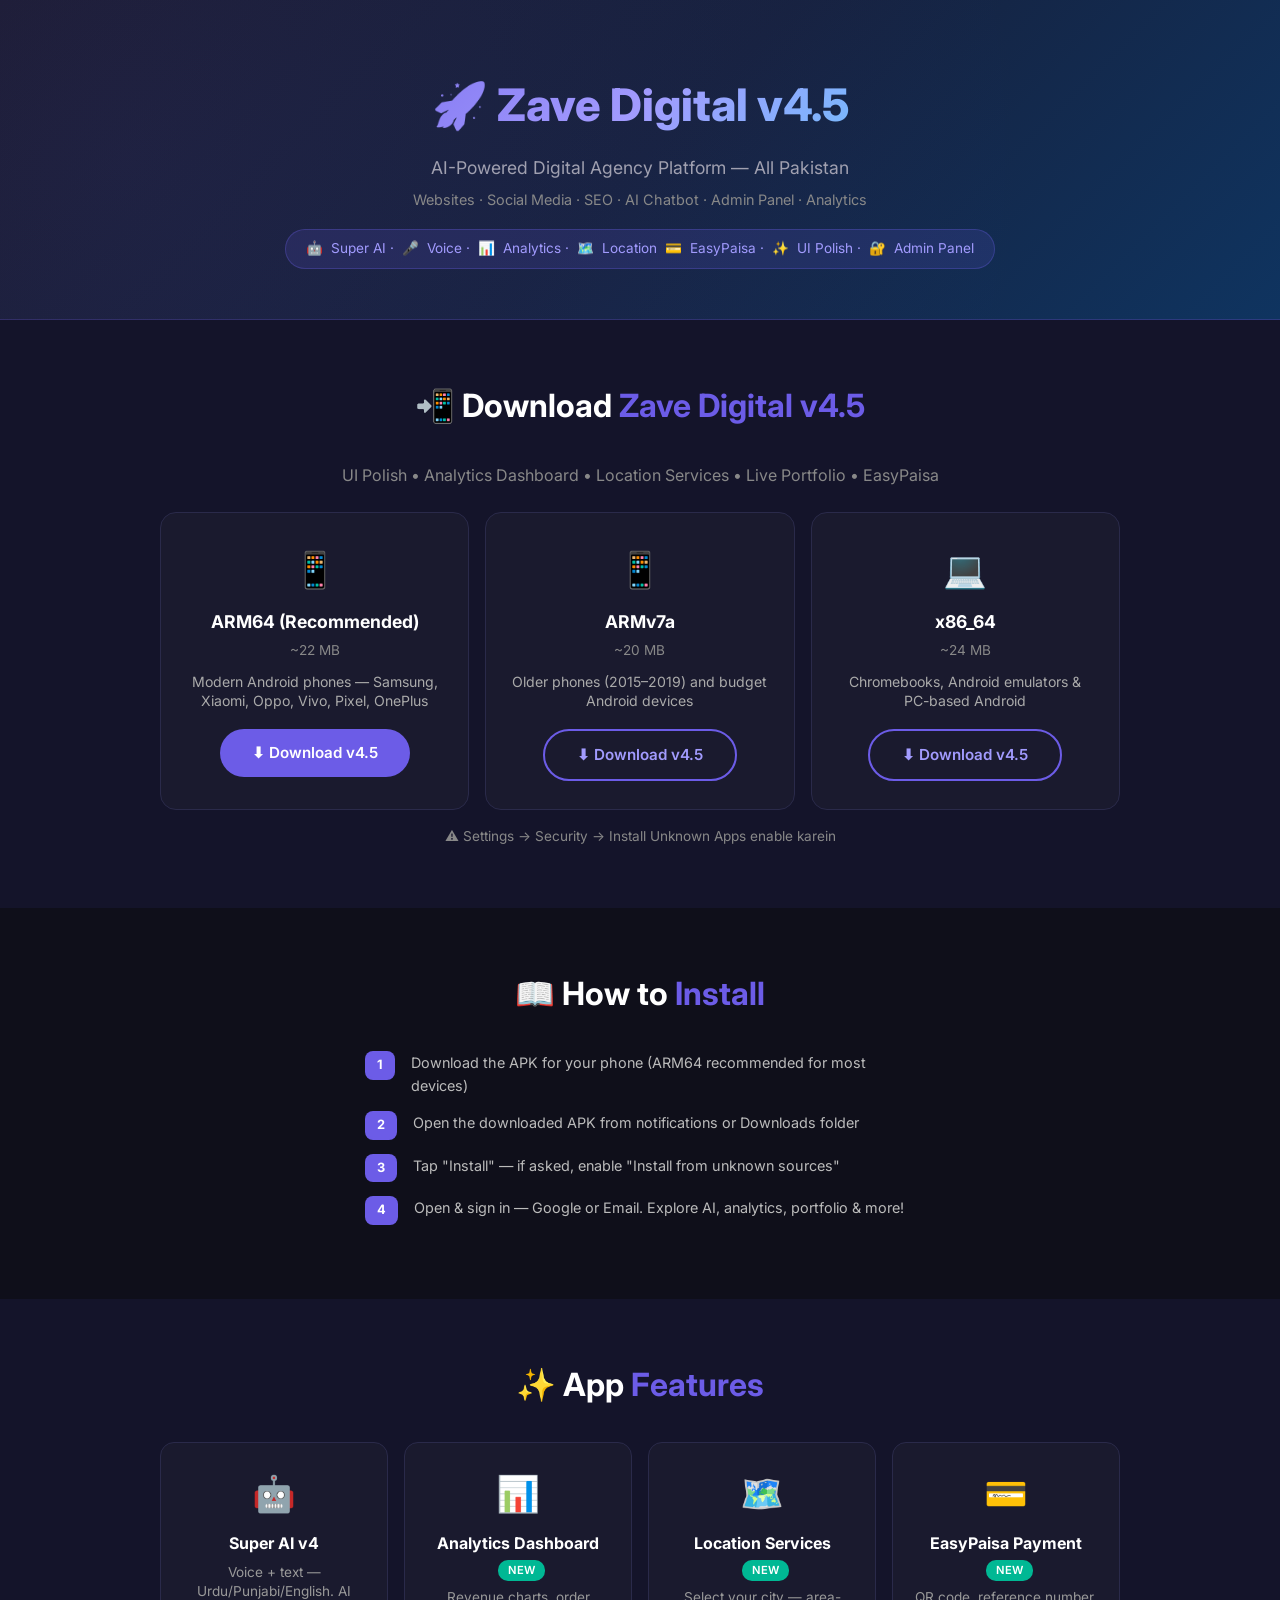
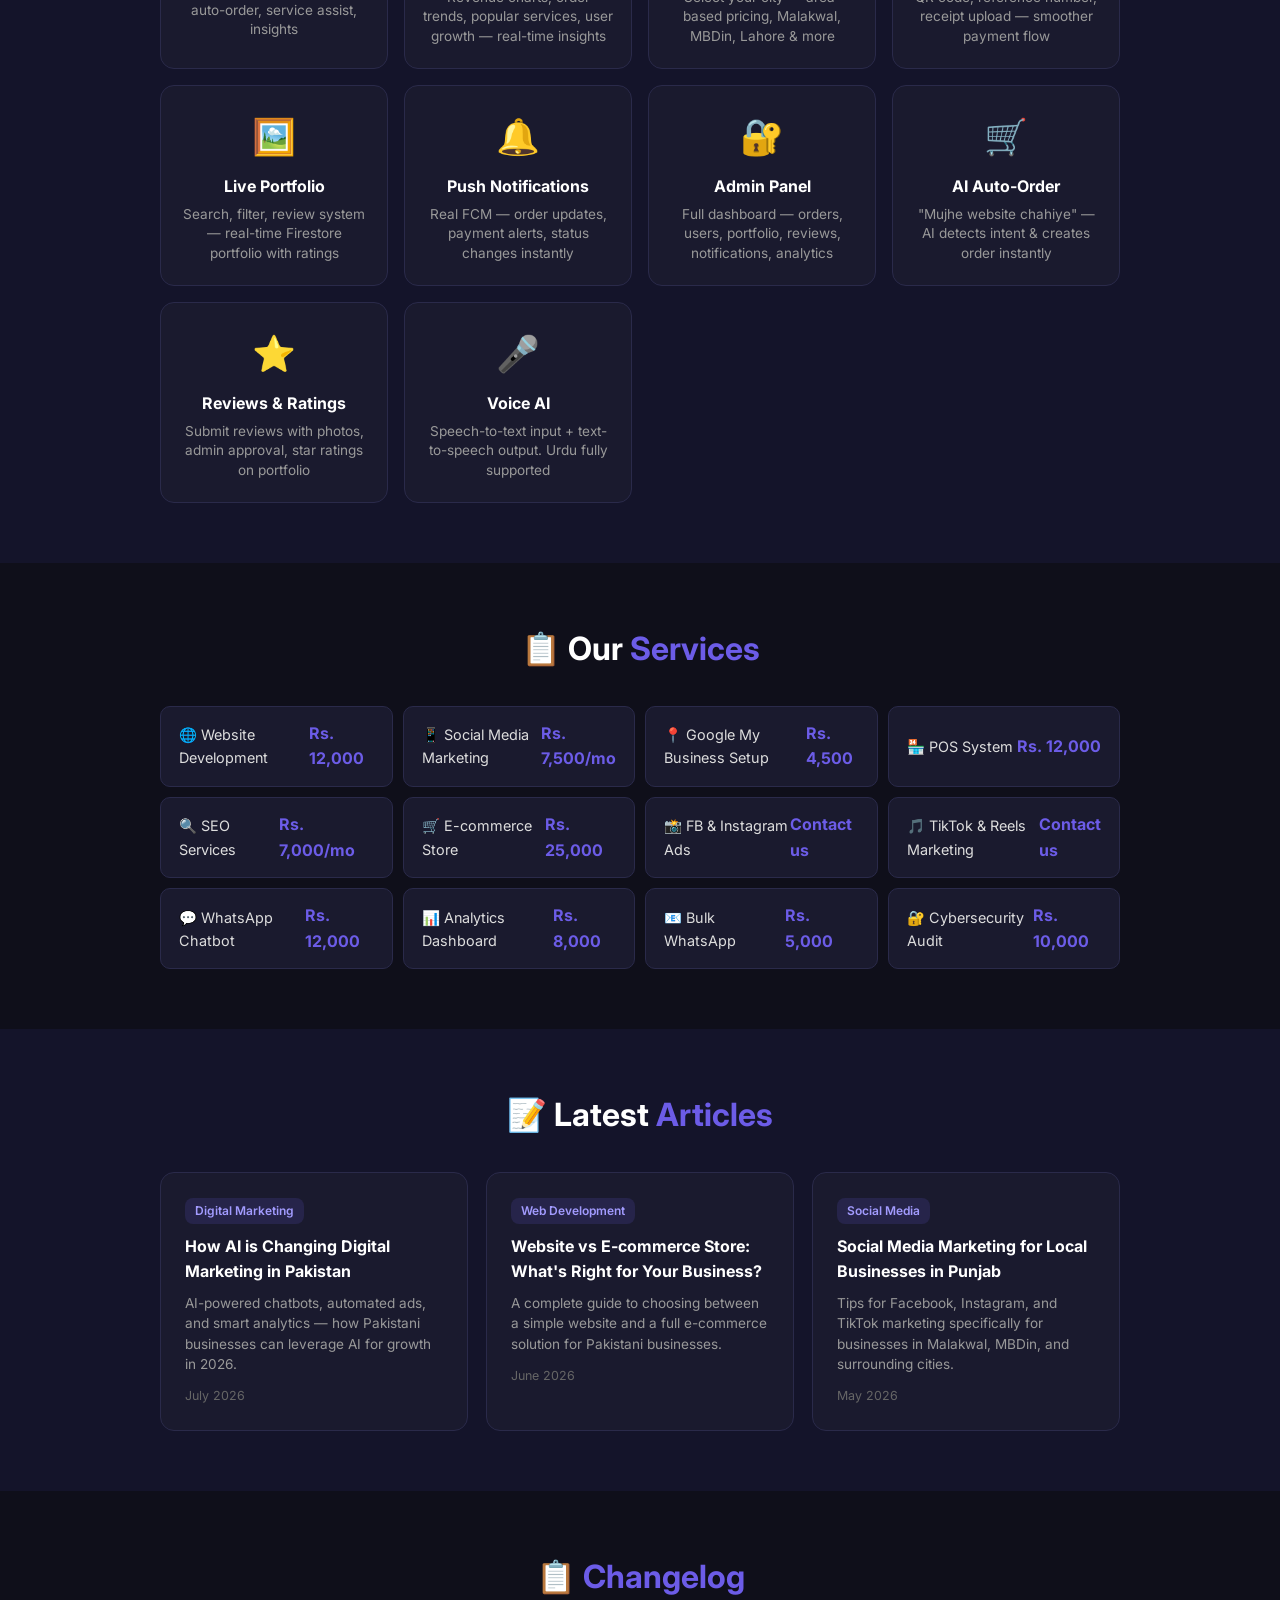
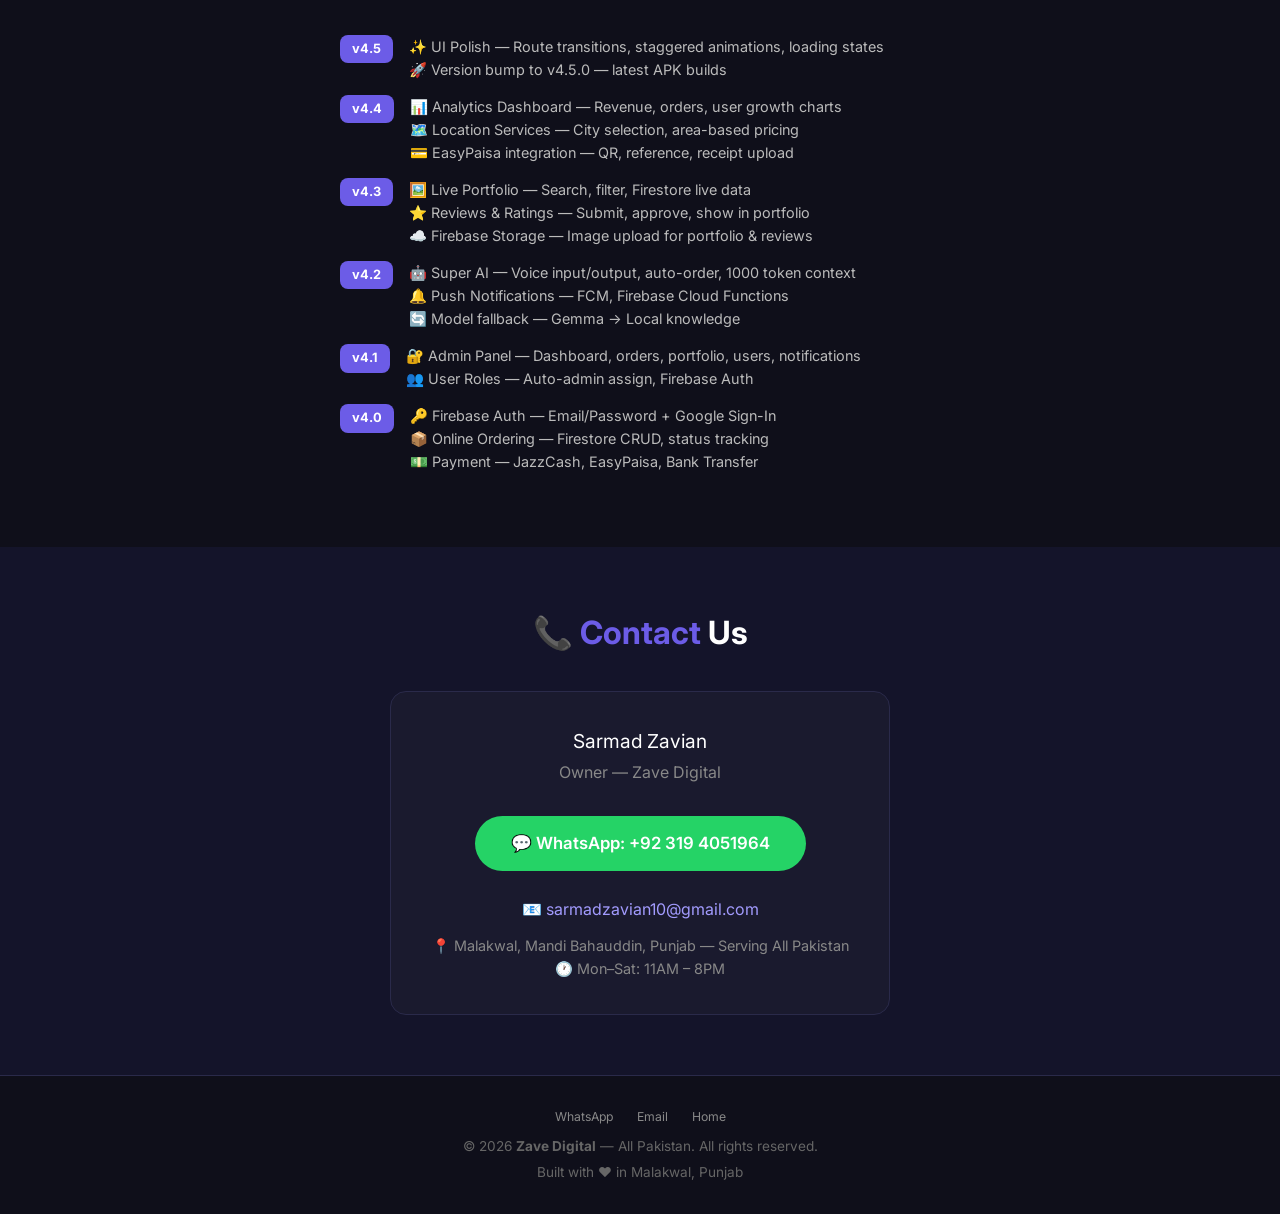
==== commit 77f9a61a: "v4.5: version bump, UI Polish changelog, new APK downloads Co-Authored-By: Claude <noreply@anthropic" ====
--- a/app/index.html
+++ b/app/index.html
@@ -342,12 +342,12 @@
 <!-- Hero -->
 <div class="hero">
     <div class="container">
-        <h1>🚀 Zave Digital v4.4</h1>
+        <h1>🚀 Zave Digital v4.5</h1>
         <p>AI-Powered Digital Agency Platform — All Pakistan</p>
         <p style="color: #888; font-size: 0.9em;">Websites · Social Media · SEO · AI Chatbot · Admin Panel · Analytics</p>
         <div class="badge">
             <span>🤖</span> Super AI · <span>🎤</span> Voice · <span>📊</span> Analytics · <span>🗺️</span> Location
-            <span>💳</span> EasyPaisa · <span>🔐</span> Admin Panel
+            <span>💳</span> EasyPaisa · <span>✨</span> UI Polish · <span>🔐</span> Admin Panel
         </div>
     </div>
 </div>
@@ -355,31 +355,31 @@
 <!-- Download -->
 <section>
     <div class="container">
-        <h2>📲 Download <span>Zave Digital v4.4</span></h2>
+        <h2>📲 Download <span>Zave Digital v4.5</span></h2>
         <p style="text-align: center; color: #888; margin-bottom: 24px;">
-            Analytics Dashboard &bull; Location Services &bull; Live Portfolio &bull; EasyPaisa &bull; Super AI
+            UI Polish &bull; Analytics Dashboard &bull; Location Services &bull; Live Portfolio &bull; EasyPaisa
         </p>
         <div class="download-grid">
             <div class="download-card">
                 <div class="icon">📱</div>
                 <h3>ARM64 (Recommended)</h3>
-                <div class="size">~21 MB</div>
+                <div class="size">~22 MB</div>
                 <div class="desc">Modern Android phones — Samsung, Xiaomi, Oppo, Vivo, Pixel, OnePlus</div>
-                <a href="downloads/ZaveDigital-v4.0-arm64.apk" class="btn" download>⬇ Download v4.4</a>
+                <a href="downloads/ZaveDigital-v4.5-arm64.apk" class="btn" download>⬇ Download v4.5</a>
             </div>
             <div class="download-card">
                 <div class="icon">📱</div>
                 <h3>ARMv7a</h3>
-                <div class="size">~18 MB</div>
+                <div class="size">~20 MB</div>
                 <div class="desc">Older phones (2015–2019) and budget Android devices</div>
-                <a href="downloads/ZaveDigital-v4.0-armeabi.apk" class="btn btn-secondary" download>⬇ Download v4.4</a>
+                <a href="downloads/ZaveDigital-v4.5-armeabi.apk" class="btn btn-secondary" download>⬇ Download v4.5</a>
             </div>
             <div class="download-card">
                 <div class="icon">💻</div>
                 <h3>x86_64</h3>
-                <div class="size">~23 MB</div>
+                <div class="size">~24 MB</div>
                 <div class="desc">Chromebooks, Android emulators & PC-based Android</div>
-                <a href="downloads/ZaveDigital-v4.0-x86_64.apk" class="btn btn-secondary" download>⬇ Download v4.4</a>
+                <a href="downloads/ZaveDigital-v4.5-x86_64.apk" class="btn btn-secondary" download>⬇ Download v4.5</a>
             </div>
         </div>
         <p style="text-align: center; margin-top: 16px; color: #888; font-size: 0.85em;">
@@ -526,6 +526,10 @@
         <h2>📋 <span>Changelog</span></h2>
         <div class="changelog">
             <div class="changelog-item">
+                <div class="version">v4.5</div>
+                <p>✨ UI Polish — Route transitions, staggered animations, loading states<br>🚀 Version bump to v4.5.0 — latest APK builds</p>
+            </div>
+            <div class="changelog-item">
                 <div class="version">v4.4</div>
                 <p>📊 Analytics Dashboard — Revenue, orders, user growth charts<br>🗺️ Location Services — City selection, area-based pricing<br>💳 EasyPaisa integration — QR, reference, receipt upload</p>
             </div>
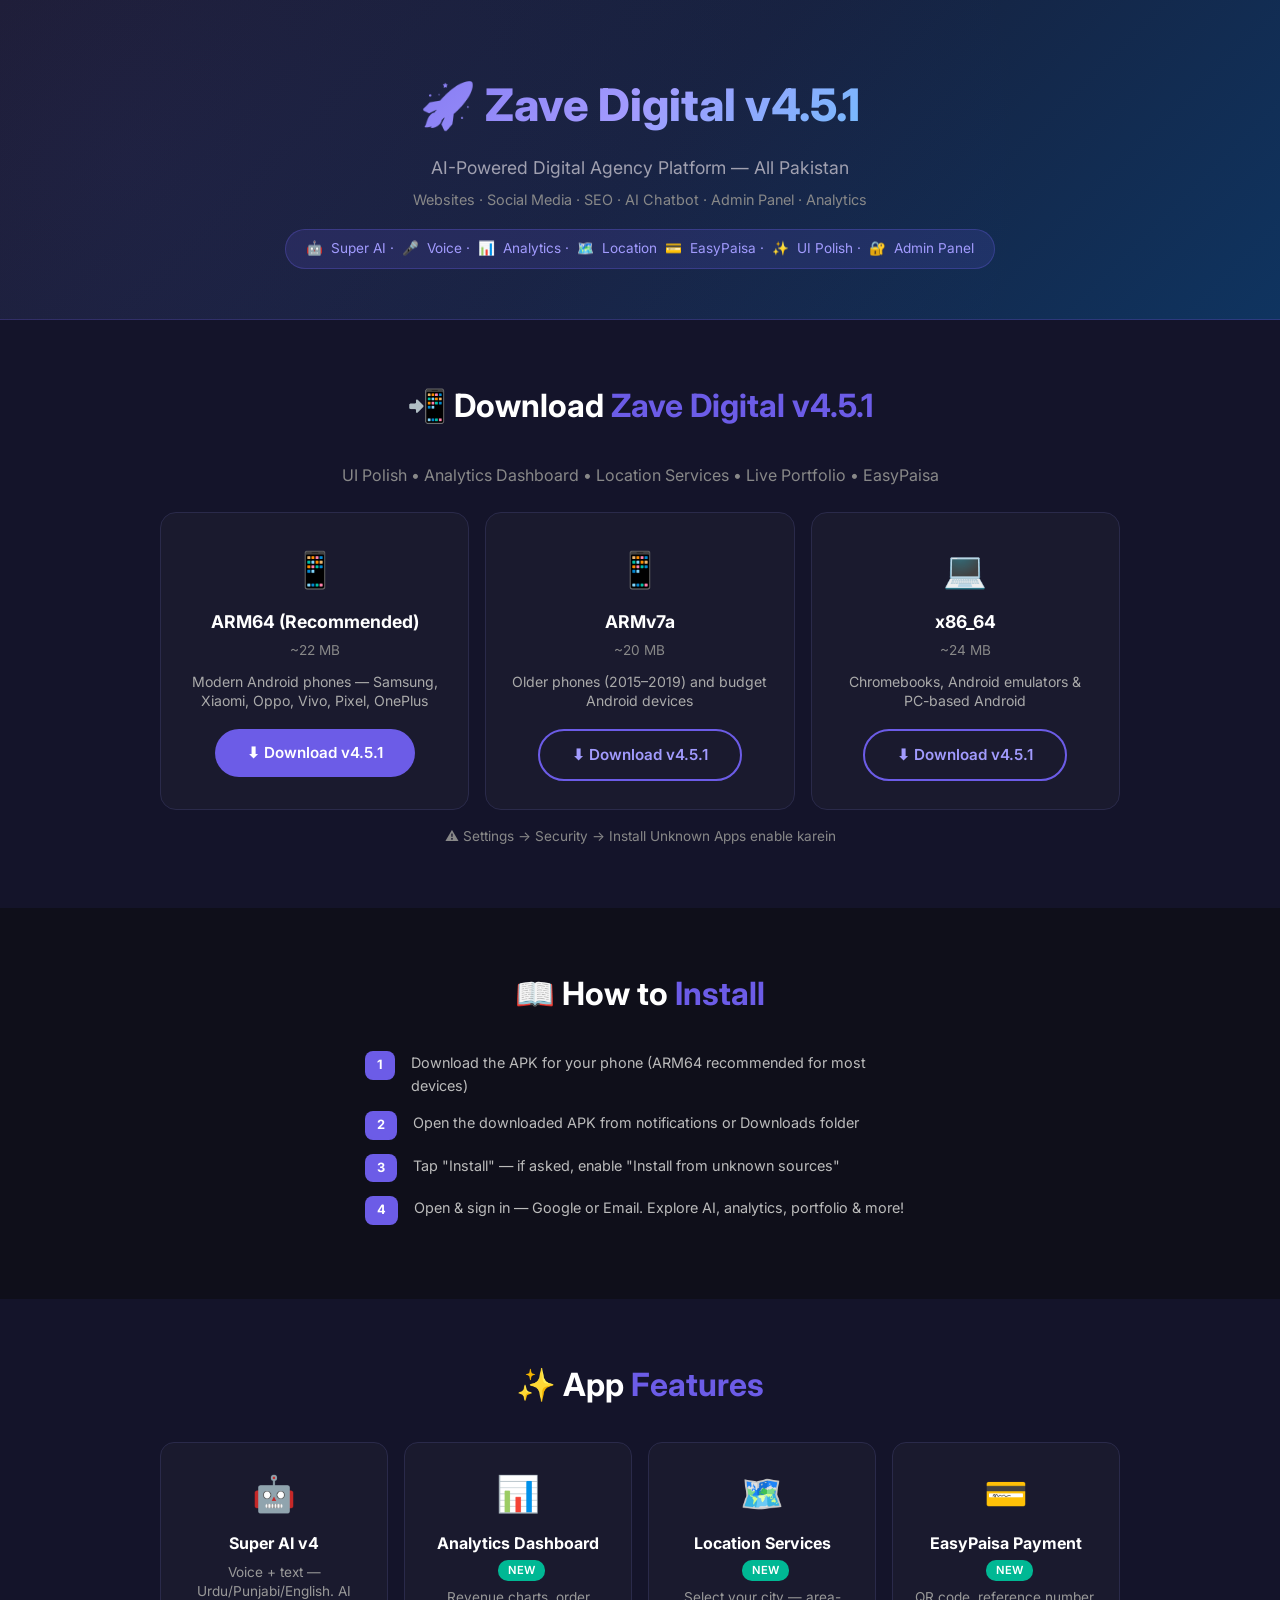
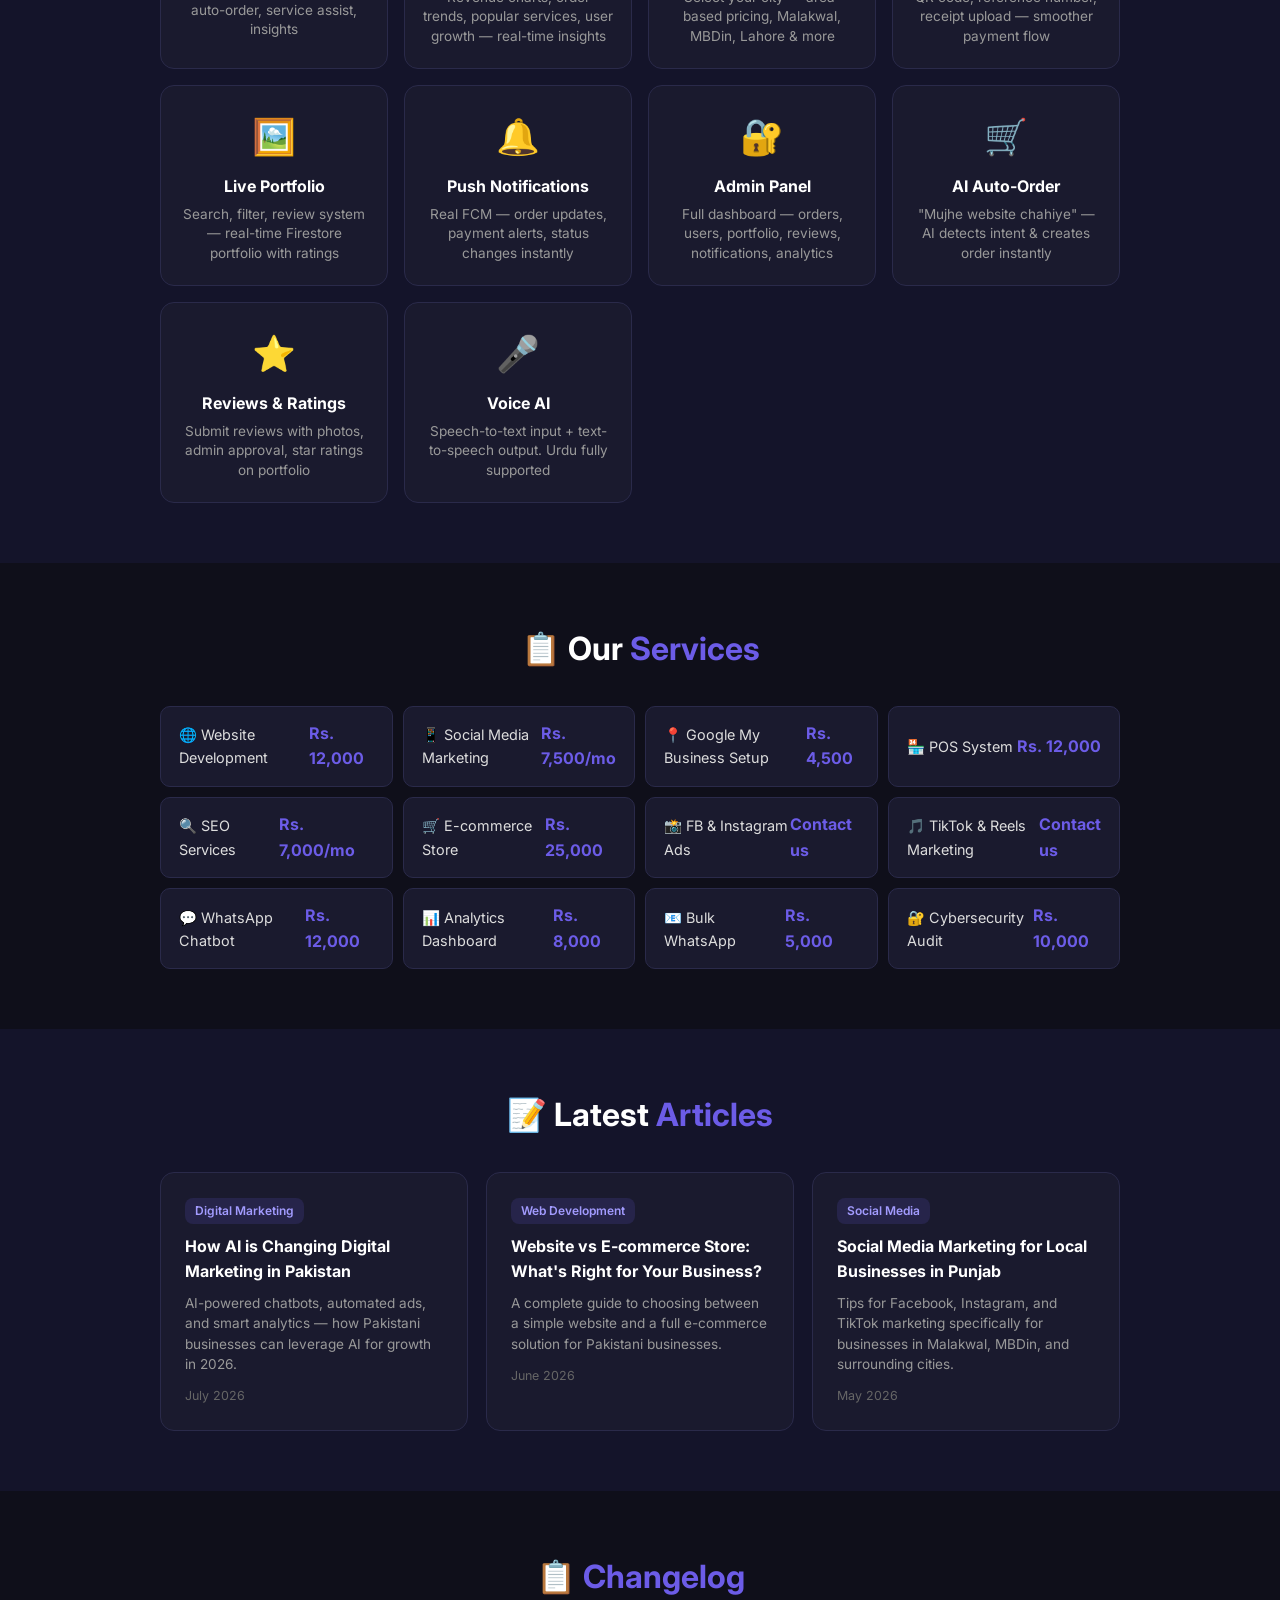
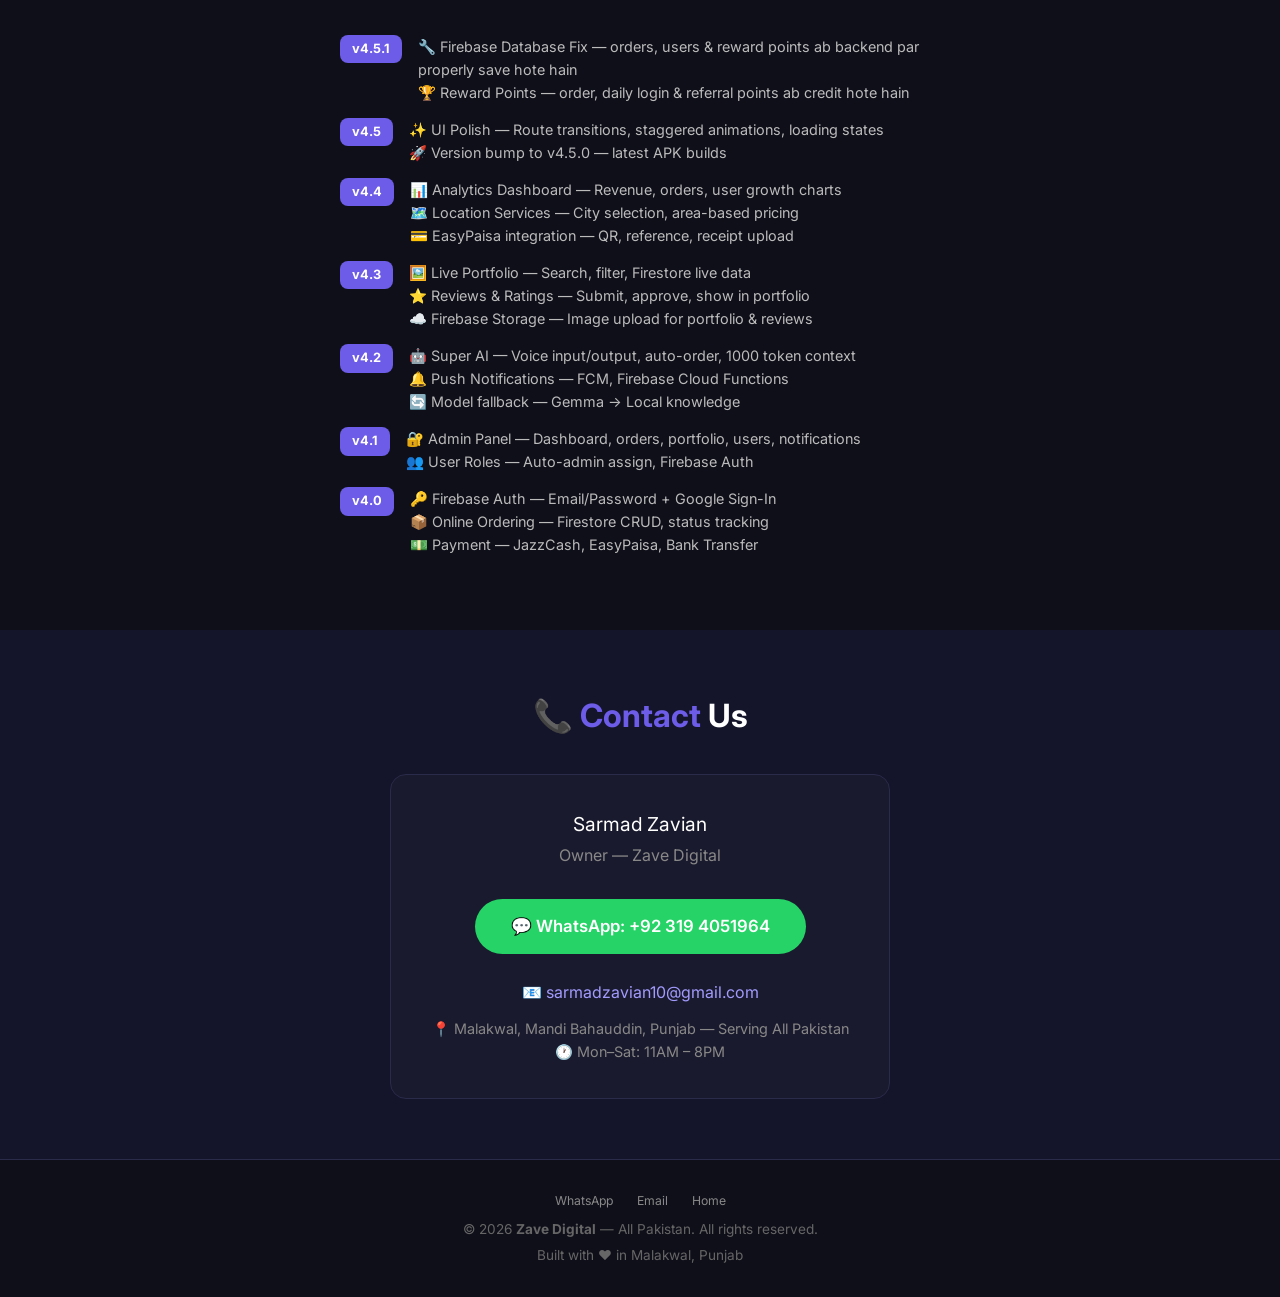
==== commit 7a44cc38: "v4.5.1 release: fix Firestore database binding (orders, users, rewards persist) - Point app Firestor" ====
--- a/app/index.html
+++ b/app/index.html
@@ -342,7 +342,7 @@
 <!-- Hero -->
 <div class="hero">
     <div class="container">
-        <h1>🚀 Zave Digital v4.5</h1>
+        <h1>🚀 Zave Digital v4.5.1</h1>
         <p>AI-Powered Digital Agency Platform — All Pakistan</p>
         <p style="color: #888; font-size: 0.9em;">Websites · Social Media · SEO · AI Chatbot · Admin Panel · Analytics</p>
         <div class="badge">
@@ -355,7 +355,7 @@
 <!-- Download -->
 <section>
     <div class="container">
-        <h2>📲 Download <span>Zave Digital v4.5</span></h2>
+        <h2>📲 Download <span>Zave Digital v4.5.1</span></h2>
         <p style="text-align: center; color: #888; margin-bottom: 24px;">
             UI Polish &bull; Analytics Dashboard &bull; Location Services &bull; Live Portfolio &bull; EasyPaisa
         </p>
@@ -365,21 +365,21 @@
                 <h3>ARM64 (Recommended)</h3>
                 <div class="size">~22 MB</div>
                 <div class="desc">Modern Android phones — Samsung, Xiaomi, Oppo, Vivo, Pixel, OnePlus</div>
-                <a href="downloads/ZaveDigital-v4.5-arm64.apk" class="btn" download>⬇ Download v4.5</a>
+                <a href="downloads/ZaveDigital-v4.5.1-arm64.apk" class="btn" download>⬇ Download v4.5.1</a>
             </div>
             <div class="download-card">
                 <div class="icon">📱</div>
                 <h3>ARMv7a</h3>
                 <div class="size">~20 MB</div>
                 <div class="desc">Older phones (2015–2019) and budget Android devices</div>
-                <a href="downloads/ZaveDigital-v4.5-armeabi.apk" class="btn btn-secondary" download>⬇ Download v4.5</a>
+                <a href="downloads/ZaveDigital-v4.5.1-armeabi.apk" class="btn btn-secondary" download>⬇ Download v4.5.1</a>
             </div>
             <div class="download-card">
                 <div class="icon">💻</div>
                 <h3>x86_64</h3>
                 <div class="size">~24 MB</div>
                 <div class="desc">Chromebooks, Android emulators & PC-based Android</div>
-                <a href="downloads/ZaveDigital-v4.5-x86_64.apk" class="btn btn-secondary" download>⬇ Download v4.5</a>
+                <a href="downloads/ZaveDigital-v4.5.1-x86_64.apk" class="btn btn-secondary" download>⬇ Download v4.5.1</a>
             </div>
         </div>
         <p style="text-align: center; margin-top: 16px; color: #888; font-size: 0.85em;">
@@ -526,6 +526,10 @@
         <h2>📋 <span>Changelog</span></h2>
         <div class="changelog">
             <div class="changelog-item">
+                <div class="version">v4.5.1</div>
+                <p>🔧 Firebase Database Fix — orders, users & reward points ab backend par properly save hote hain<br>🏆 Reward Points — order, daily login & referral points ab credit hote hain</p>
+            </div>
+            <div class="changelog-item">
                 <div class="version">v4.5</div>
                 <p>✨ UI Polish — Route transitions, staggered animations, loading states<br>🚀 Version bump to v4.5.0 — latest APK builds</p>
             </div>
